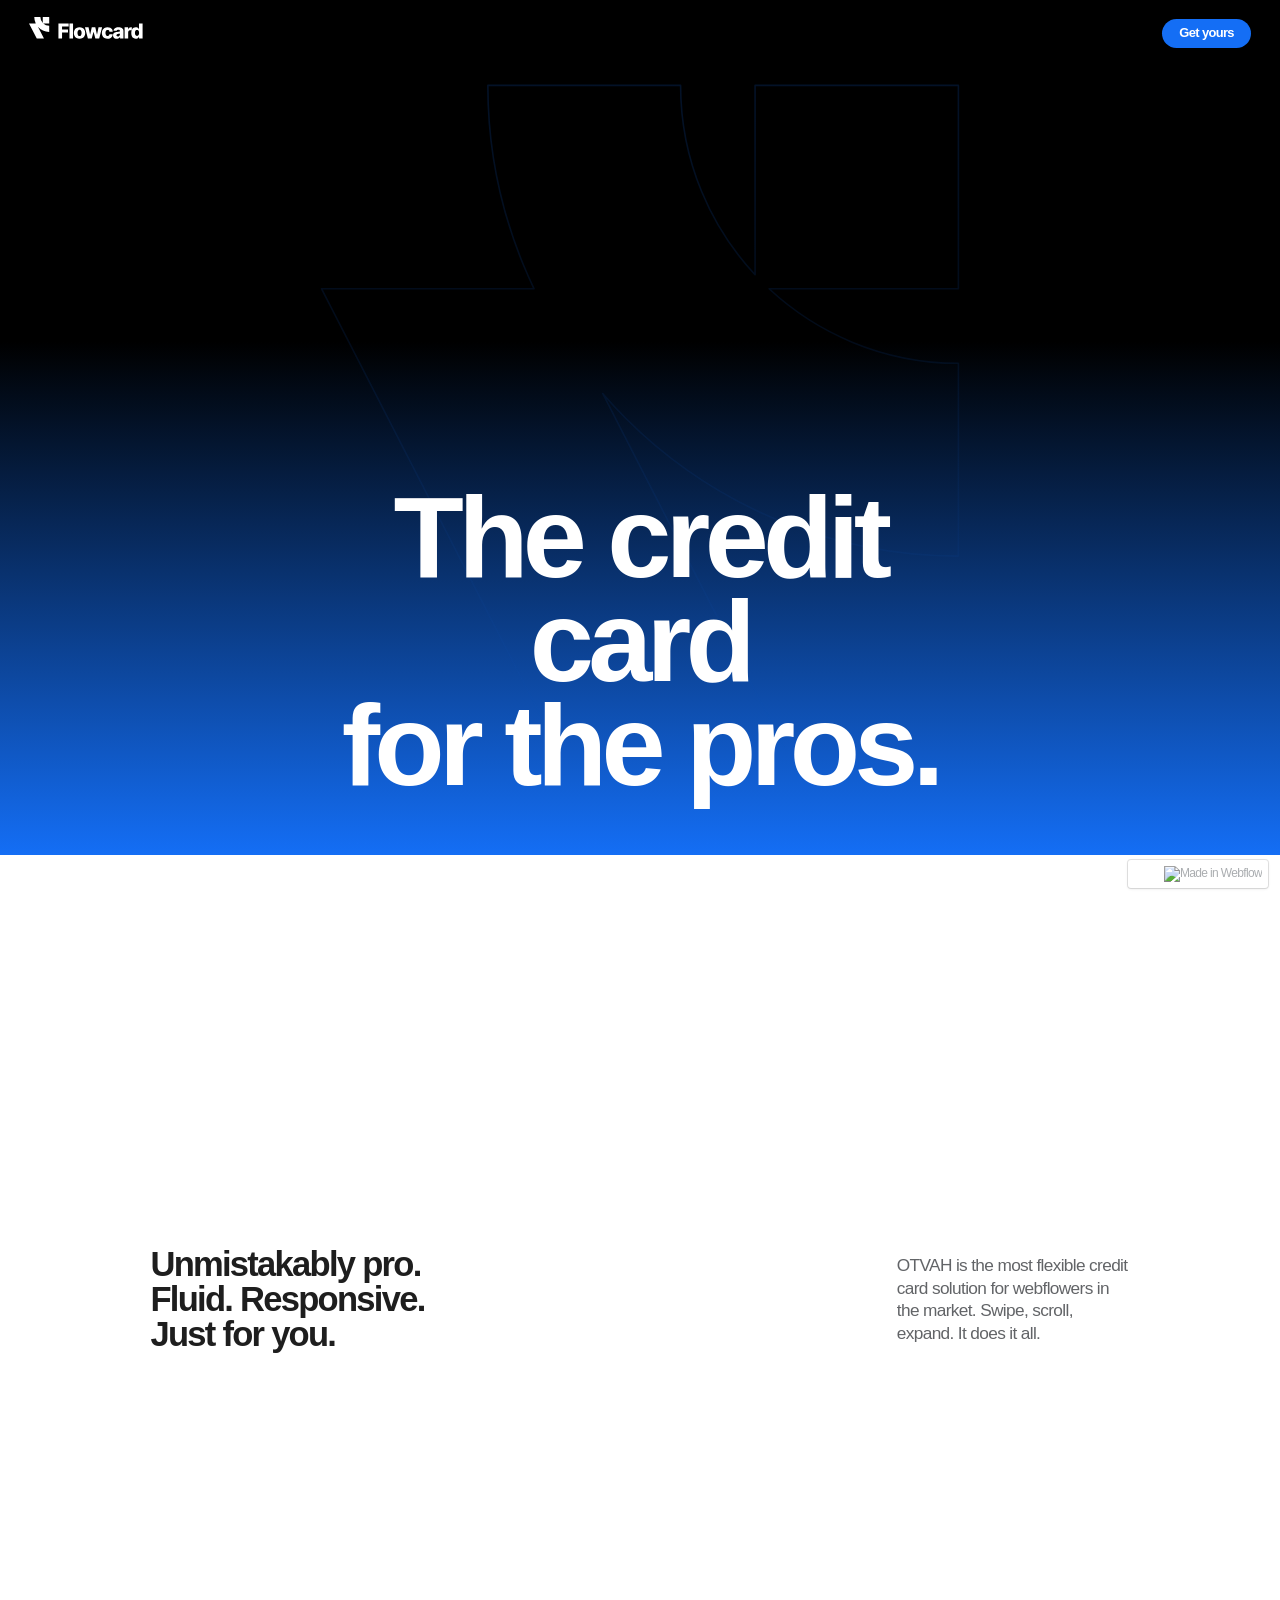
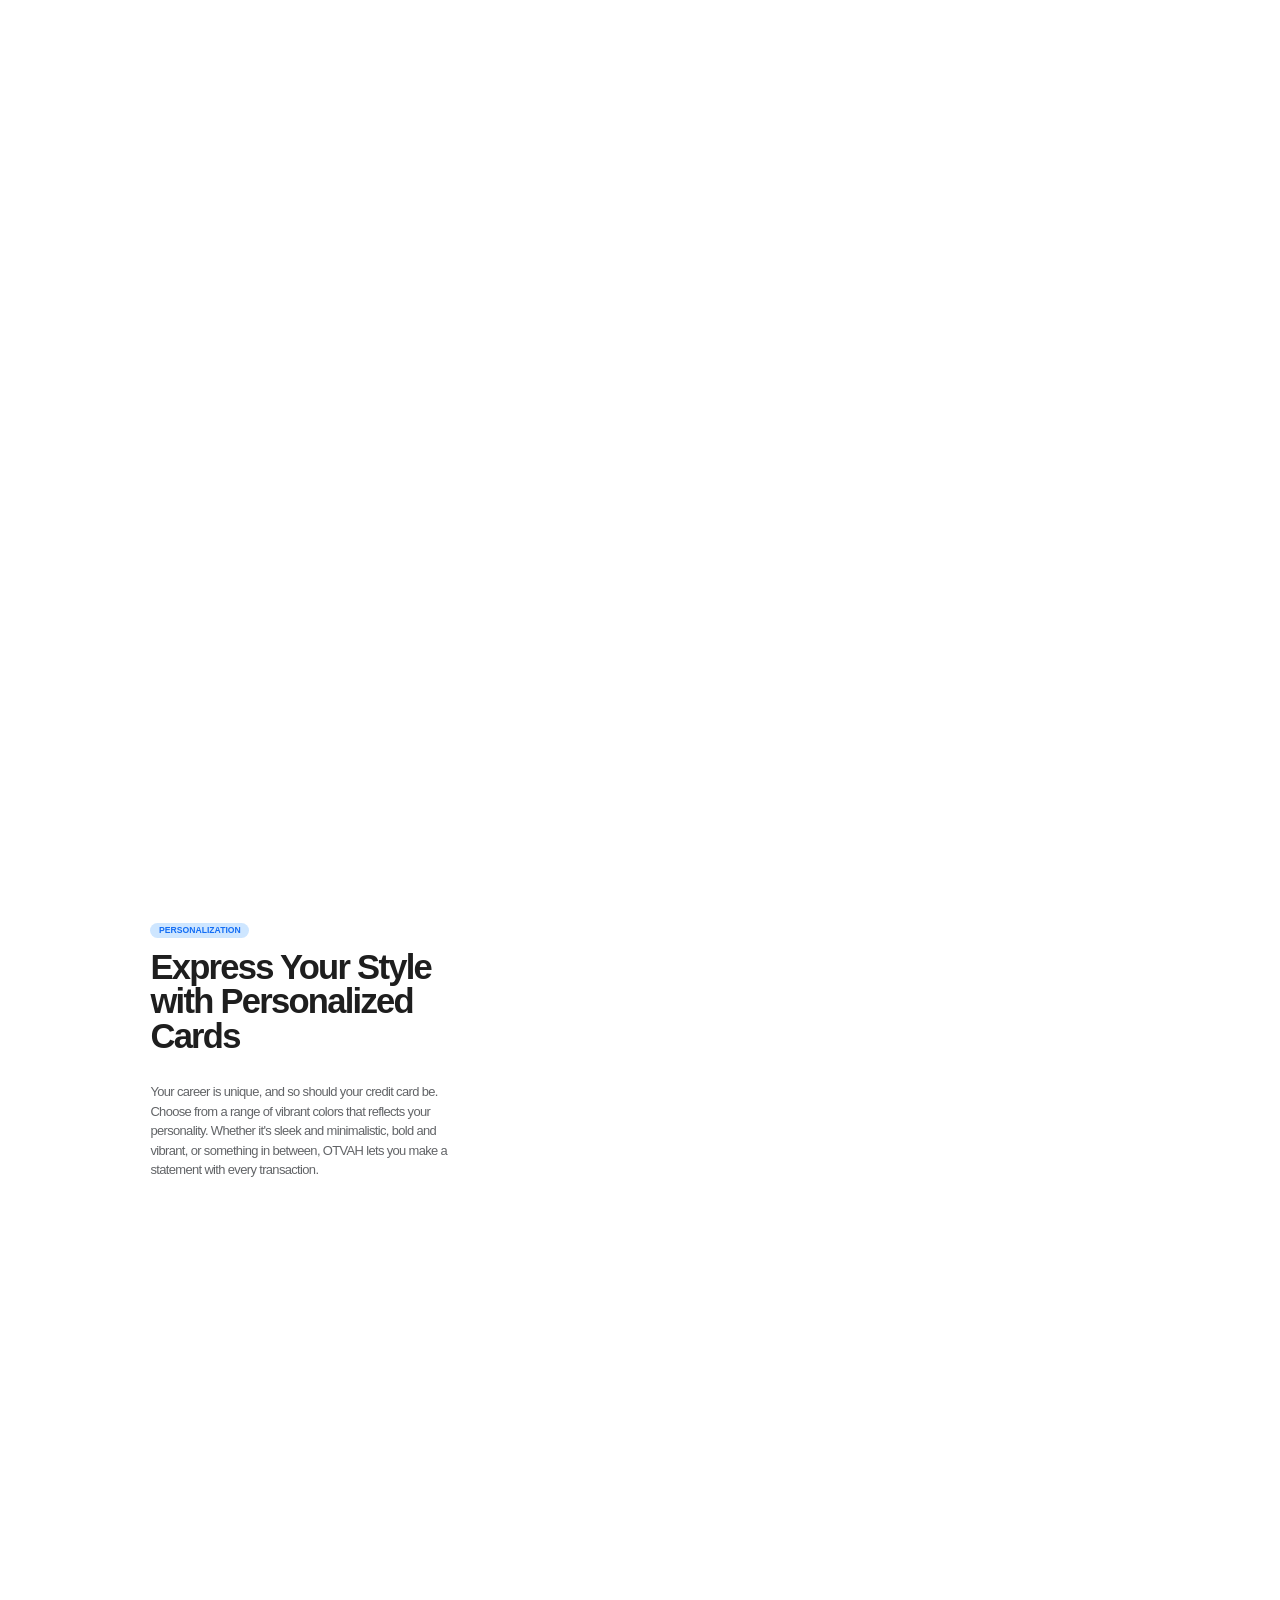
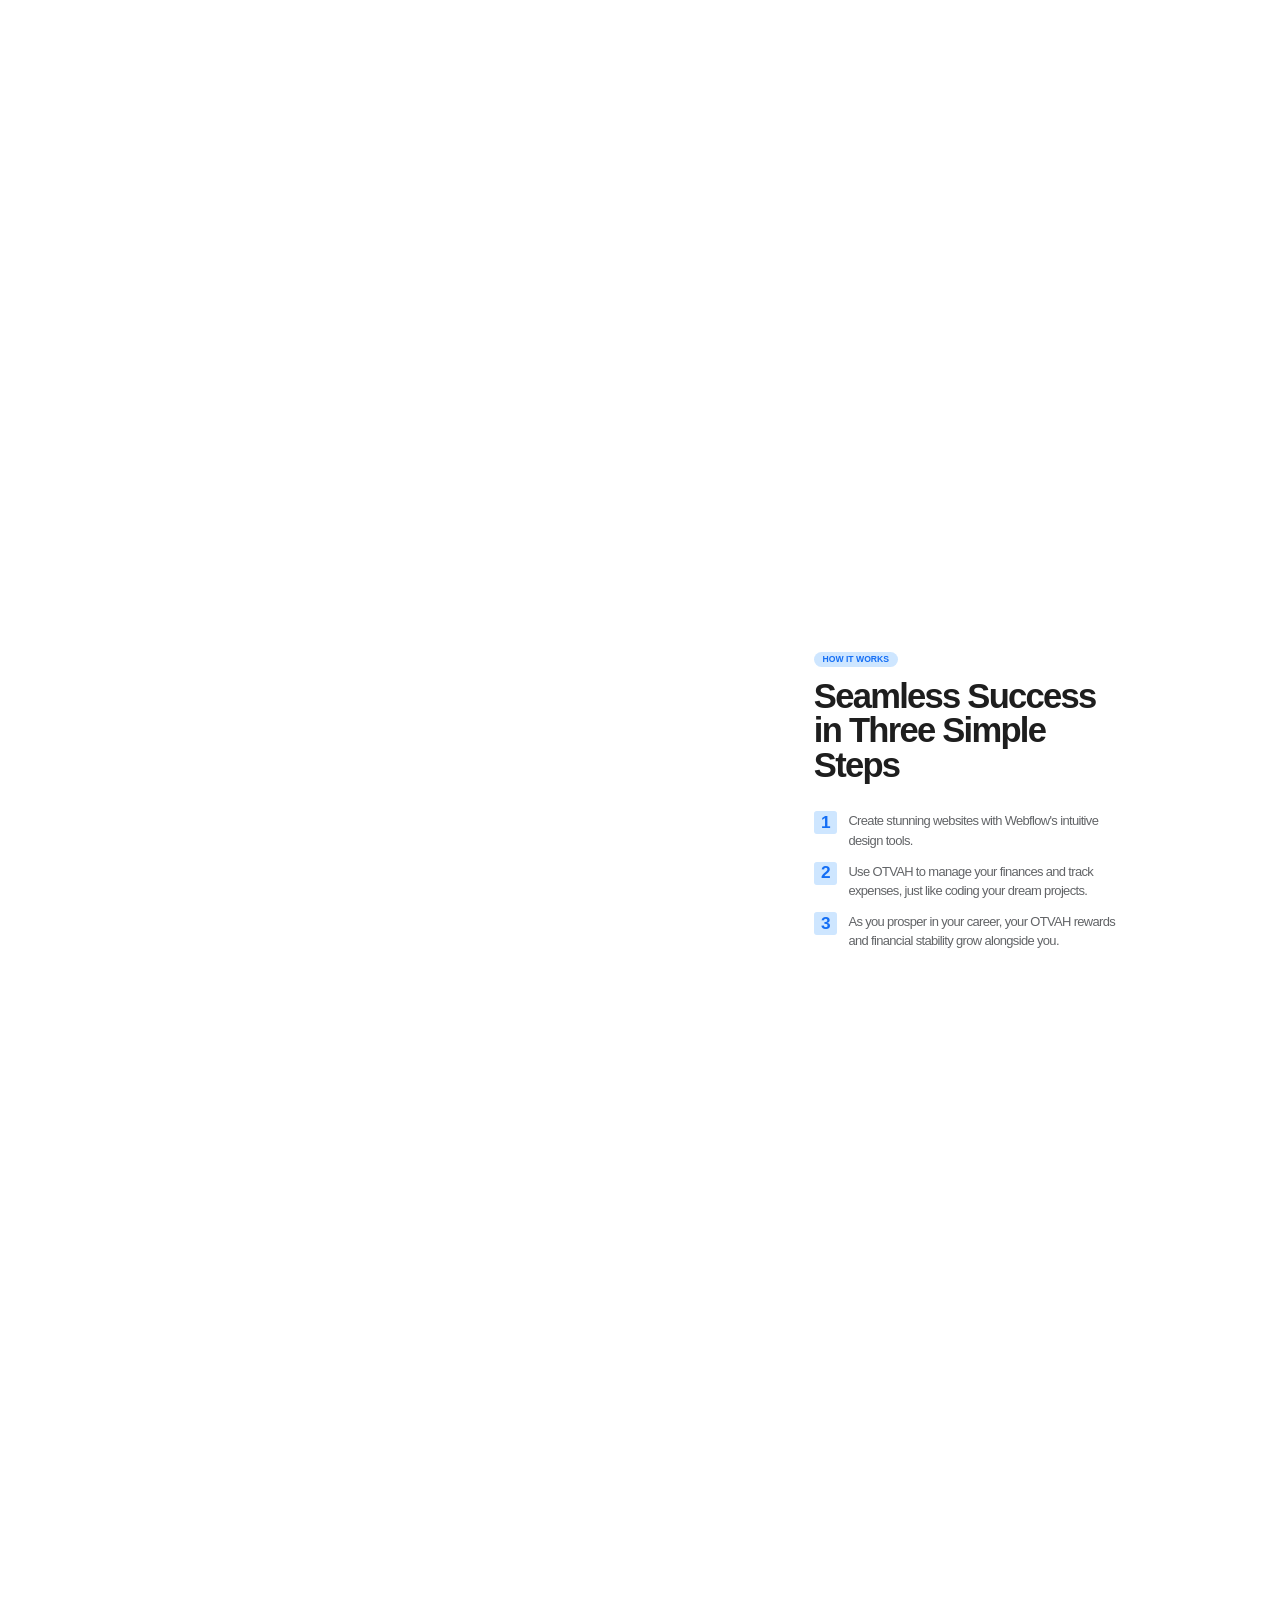
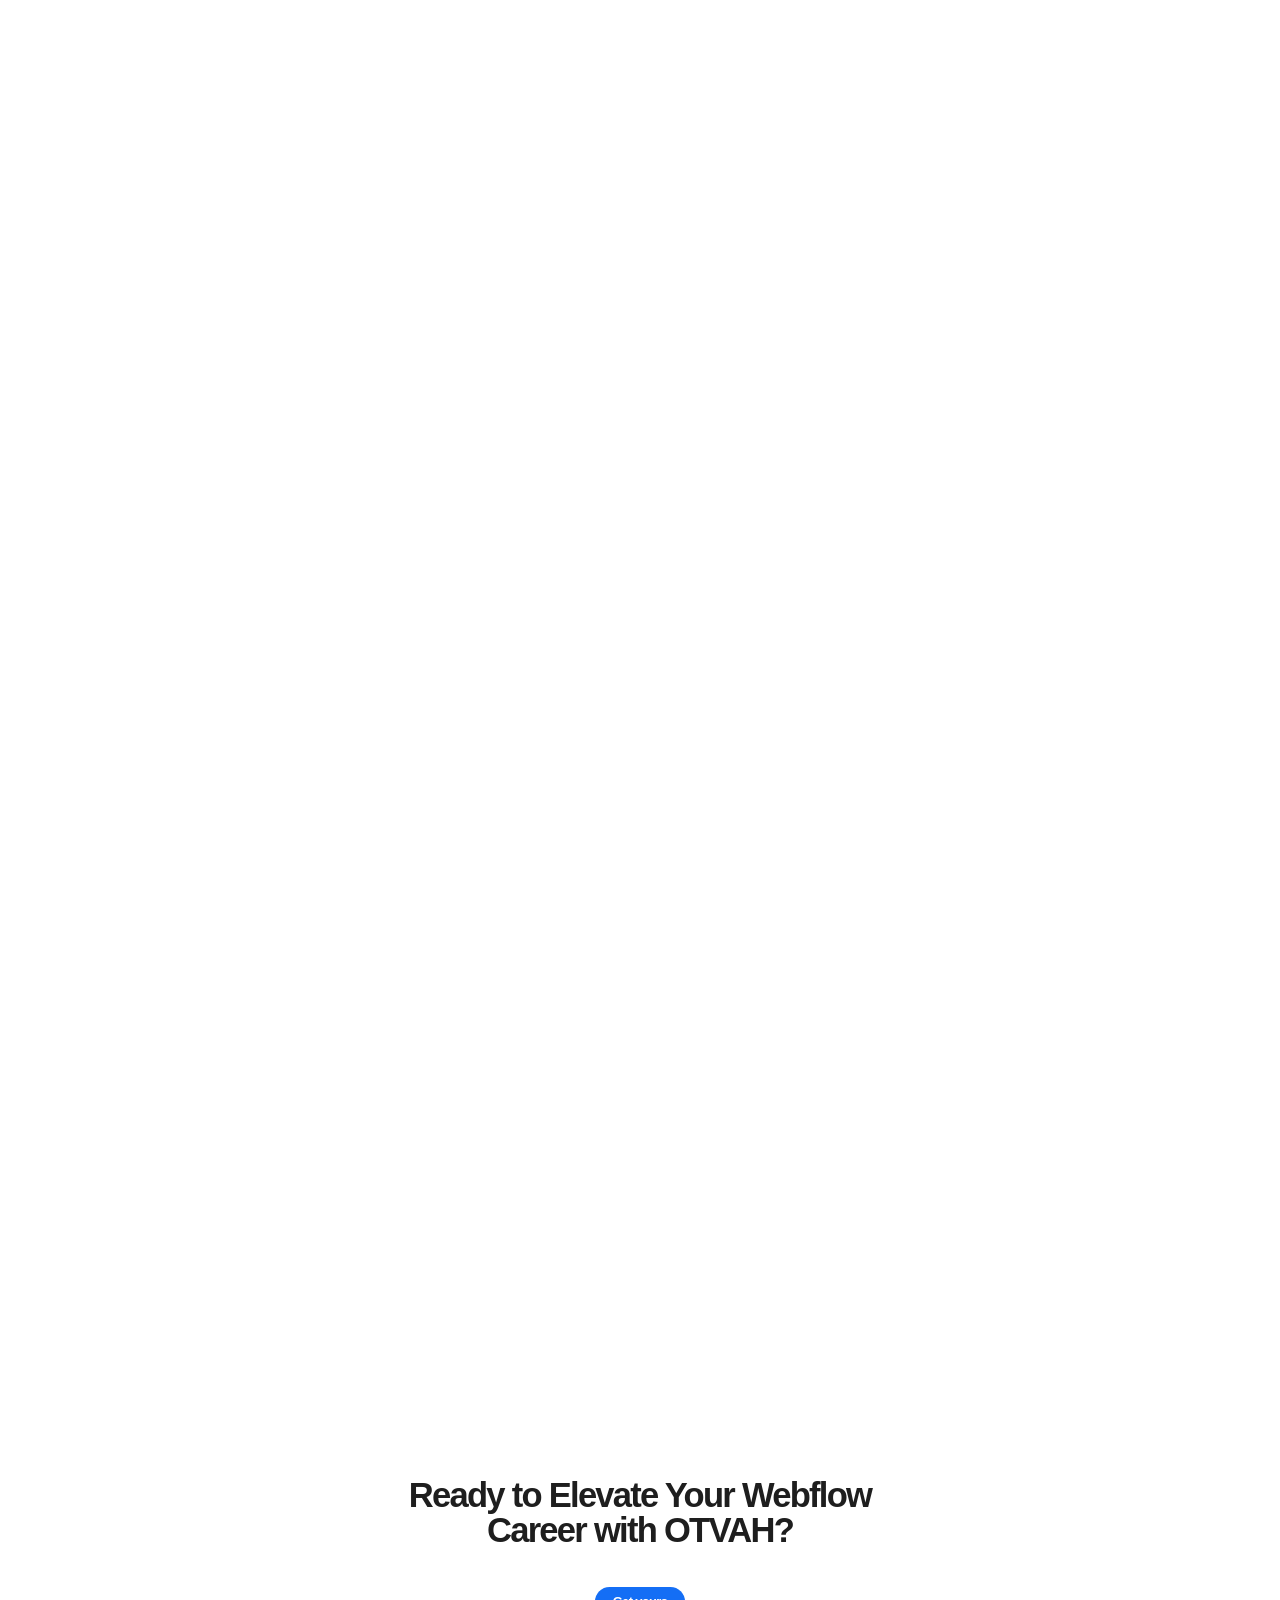
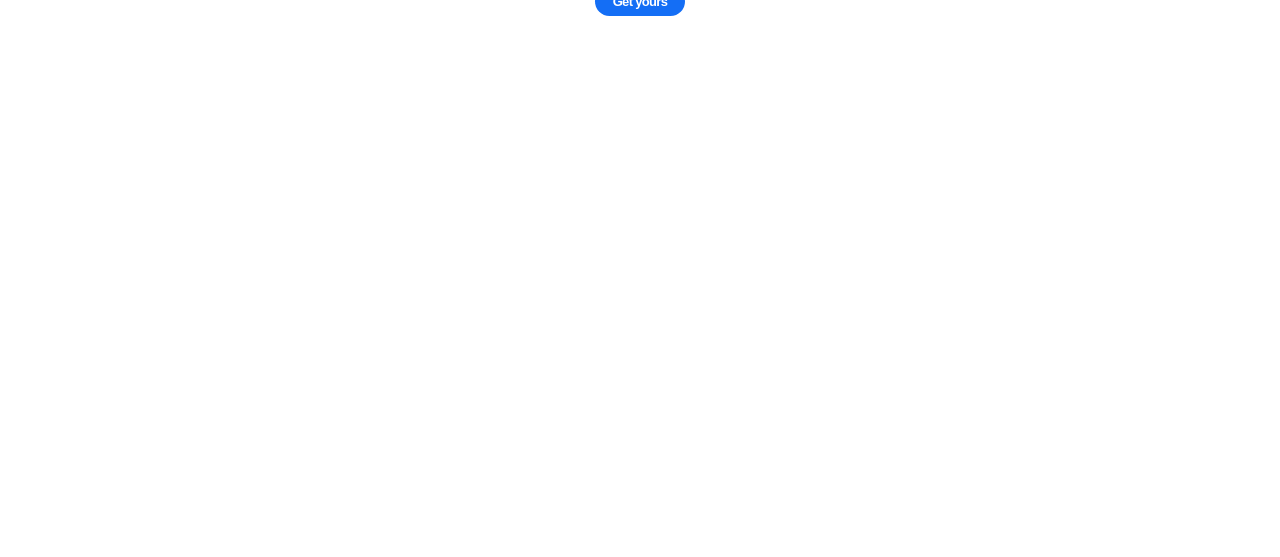
==== index.html @ df26279d "Add files via upload" ====
<!DOCTYPE html>
<html data-wf-page="6af5f346e0e77a82b5f9c8e5" data-wf-site="6af5f344e0e77a82b5f9c884" data-wf-status="1" lang="en">
<head>
  <meta charset="utf-8" />
  <title>FLAME's Dapper Site</title>
  <meta content="width=device-width, initial-scale=1" name="viewport" />

  <!-- Local Webflow CSS File -->
  <link href="flames-dapper-site-c1e043.webflow.shared.ce2f9136e.css" rel="stylesheet" type="text/css" />

  <!-- Required Local Webflow JS Trigger -->
  <script type="text/javascript">
    !function(o,c){var n=c.documentElement,t=" w-mod-";n.className+=t+"js",("ontouchstart"in o||o.DocumentTouch&&c instanceof DocumentTouch)&&(n.className+=t+"touch")}(window,document);
  </script>

  <!-- Local Favicons (if present in your folder) -->
  <link href="6af5f346e0e77a82b5f9c8ef_favicon.svg" rel="shortcut icon" type="image/x-icon" />
  <link href="6af5f346e0e77a82b5f9c8f0_webclip.svg" rel="apple-touch-icon" />

  <style>
    html.lenis {
      height: auto;
    }
    .lenis.lenis-smooth {
      scroll-behavior: auto;
    }
    .lenis.lenis-smooth [data-lenis-prevent] {
      overscroll-behavior: contain;
    }
    .lenis.lenis-stopped {
      overflow: hidden;
    }
    .lenis.lenis-scrolling iframe {
      pointer-events: none;
    }
  </style>
</head>
<body>
  <div class="w-embed">
    <style>
      .pointer-events-none {
        pointer-events: none;
      }
      .pointer-events-auto {
        pointer-events: auto;
      }
      html {
        font-size: 14px;
      }
      @media screen and (min-width: 768px) {
        html { font-size: 15px; }
      }
      @media screen and (min-width: 992px) {
        html { font-size: 0.9vw; }
      }
      .button-label {
        text-shadow: 0 2.5rem 0 currentColor;
      }
    </style>
  </div>

  <main class="page-wrapper">
    <header class="header">
      <div class="page-padding">
        <div class="header-inner">
          <a href="#" class="logo-header w-inline-block">
            <svg xmlns="http://www.w3.org/2000/svg" fill="none" viewBox="0 0 171 39" width="100%">
              <path fill="currentColor" d="M43.685 32V9.737h15.197v4.37h-9.816v4.565h8.849v4.381h-8.849V32h-5.381ZM65.377 9.737V32h-5.316V9.737h5.316Zm9.647 22.578c-1.753 0-3.26-.358-4.522-1.076a7.424 7.424 0 0 1-2.902-3.022c-.674-1.297-1.011-2.801-1.011-4.511 0-1.718.337-3.222 1.01-4.512a7.337 7.337 0 0 1 2.903-3.022c1.261-.725 2.769-1.087 4.522-1.087 1.754 0 3.258.362 4.512 1.087a7.248 7.248 0 0 1 2.902 3.022c.682 1.29 1.022 2.794 1.022 4.512 0 1.71-.34 3.214-1.022 4.51a7.333 7.333 0 0 1-2.902 3.023c-1.254.717-2.758 1.076-4.512 1.076Zm.033-4.011c.638 0 1.178-.196 1.62-.587.442-.391.779-.935 1.01-1.63.24-.697.36-1.5.36-2.414 0-.928-.12-1.74-.36-2.435-.231-.696-.568-1.24-1.01-1.63-.442-.392-.982-.588-1.62-.588-.66 0-1.218.196-1.674.587-.45.392-.794.935-1.033 1.63-.232.697-.348 1.508-.348 2.436 0 .913.116 1.718.348 2.413.24.696.584 1.24 1.033 1.63.457.392 1.015.588 1.674.588ZM87.414 32l-4.348-16.698h5.337L90.653 26h.142l2.413-10.697h5.207l2.479 10.621h.141l2.185-10.62h5.338L104.198 32h-5.685l-2.609-9.73h-.185L93.11 32h-5.696Zm29.182.315c-1.761 0-3.272-.362-4.533-1.087a7.354 7.354 0 0 1-2.892-3.022c-.674-1.297-1.011-2.797-1.011-4.5 0-1.71.337-3.211 1.011-4.501a7.413 7.413 0 0 1 2.903-3.033c1.261-.725 2.765-1.087 4.511-1.087 1.544 0 2.888.279 4.033.837 1.153.558 2.051 1.348 2.696 2.37.653 1.014.997 2.207 1.033 3.576h-4.968c-.101-.855-.391-1.525-.87-2.01-.471-.486-1.087-.73-1.848-.73-.616 0-1.156.175-1.619.523-.464.34-.827.848-1.088 1.522-.253.666-.38 1.493-.38 2.478 0 .986.127 1.82.38 2.5.261.675.624 1.185 1.088 1.533.463.34 1.003.511 1.619.511.493 0 .928-.105 1.305-.315.384-.21.699-.518.946-.924.246-.413.402-.913.467-1.5h4.968c-.051 1.377-.395 2.58-1.033 3.609-.63 1.029-1.518 1.83-2.663 2.402-1.138.566-2.489.848-4.055.848Zm13.648-.032c-1.065 0-2.011-.178-2.837-.533a4.418 4.418 0 0 1-1.946-1.63c-.471-.733-.707-1.65-.707-2.751 0-.928.163-1.71.489-2.348a4.184 4.184 0 0 1 1.348-1.555 6.344 6.344 0 0 1 1.979-.902c.746-.21 1.543-.351 2.391-.424.95-.087 1.714-.177 2.294-.272.58-.101 1-.242 1.261-.424a.914.914 0 0 0 .402-.793v-.055c0-.558-.192-.989-.576-1.293-.384-.305-.902-.457-1.554-.457-.703 0-1.269.152-1.696.457a2.01 2.01 0 0 0-.816 1.26l-4.902-.173a5.802 5.802 0 0 1 1.119-2.718c.609-.804 1.443-1.435 2.501-1.891 1.065-.464 2.344-.696 3.837-.696 1.065 0 2.047.127 2.946.38.899.247 1.681.61 2.348 1.087a4.91 4.91 0 0 1 1.544 1.74c.369.688.554 1.475.554 2.359V32h-5v-2.326h-.131a4.733 4.733 0 0 1-1.141 1.435 4.558 4.558 0 0 1-1.62.88c-.616.196-1.312.294-2.087.294Zm1.641-3.479a3.36 3.36 0 0 0 1.544-.348c.464-.232.833-.55 1.109-.956a2.53 2.53 0 0 0 .413-1.436v-1.587c-.152.08-.337.153-.554.218a9.733 9.733 0 0 1-.696.185c-.254.058-.515.108-.783.152-.268.043-.525.083-.772.12-.5.08-.927.202-1.282.369a2.03 2.03 0 0 0-.805.652 1.6 1.6 0 0 0-.272.935c0 .55.196.971.587 1.261.399.29.903.435 1.511.435ZM141.943 32V15.302h5.164v3.044h.174c.304-1.101.8-1.92 1.489-2.457.688-.543 1.489-.815 2.402-.815.247 0 .5.018.761.055.261.029.504.076.729.14v4.62a5.092 5.092 0 0 0-1-.206 8.88 8.88 0 0 0-1.087-.076c-.631 0-1.2.142-1.707.424-.5.276-.895.663-1.185 1.163-.283.493-.424 1.073-.424 1.74V32h-5.316Z"></path>
              <path fill="currentColor" d="M158.529 32.24c-1.232 0-2.352-.32-3.359-.958-1.008-.637-1.812-1.594-2.414-2.87-.601-1.275-.902-2.858-.902-4.75 0-1.964.312-3.58.935-4.848.623-1.269 1.438-2.207 2.446-2.816a6.248 6.248 0 0 1 3.272-.913c.877 0 1.627.152 2.25.457a4.643 4.643 0 0 1 1.544 1.152c.406.47.714.96.924 1.467h.109V9.737h5.315V32h-5.261v-2.707h-.163a5.232 5.232 0 0 1-.957 1.446 4.59 4.59 0 0 1-1.554 1.087c-.616.276-1.345.413-2.185.413Zm1.848-4.143c.645 0 1.196-.18 1.652-.543.457-.37.808-.888 1.055-1.555.246-.666.369-1.45.369-2.348 0-.913-.123-1.7-.369-2.359-.24-.66-.591-1.167-1.055-1.522-.456-.355-1.007-.532-1.652-.532-.66 0-1.218.18-1.674.543-.457.363-.805.873-1.044 1.533-.232.66-.348 1.439-.348 2.337 0 .899.12 1.682.359 2.348.239.667.583 1.185 1.033 1.555.456.362 1.014.543 1.674.543ZM30 22.17a22.164 22.164 0 0 1-16.76-7.659L22.218 32h-10.71L0 9.58h10.009A22.173 22.173 0 0 1 7.833 0h9.08a13.091 13.091 0 0 0 3.508 8.92V0H30v9.58h-8.918A13.086 13.086 0 0 0 30 13.09v9.08Z"></path>
            </svg>
          </a>
          <a data-w-id="0d23a0a7-355f-f8cc-3685-dbc47a757a10" href="#" class="button w-inline-block">
            <div style="-webkit-transform:translate3d(0, 0%, 0) scale3d(1, 1, 1) rotateX(0) rotateY(0) rotateZ(0) skew(0, 0);-moz-transform:translate3d(0, 0%, 0) scale3d(1, 1, 1) rotateX(0) rotateY(0) rotateZ(0) skew(0, 0);-ms-transform:translate3d(0, 0%, 0) scale3d(1, 1, 1) rotateX(0) rotateY(0) rotateZ(0) skew(0, 0);transform:translate3d(0, 0%, 0) scale3d(1, 1, 1) rotateX(0) rotateY(0) rotateZ(0) skew(0, 0)" class="button-label">Get yours</div>
            <div style="-webkit-transform:translate3d(0, 0, 0) scale3d(0, 0, 1) rotateX(0) rotateY(0) rotateZ(0) skew(0, 0);-moz-transform:translate3d(0, 0, 0) scale3d(0, 0, 1) rotateX(0) rotateY(0) rotateZ(0) skew(0, 0);-ms-transform:translate3d(0, 0, 0) scale3d(0, 0, 1) rotateX(0) rotateY(0) rotateZ(0) skew(0, 0);transform:translate3d(0, 0, 0) scale3d(0, 0, 1) rotateX(0) rotateY(0) rotateZ(0) skew(0, 0)" class="button-bg"></div>
          </a>
        </div>
      </div>
    </header>

    <div data-w-id="9e93c07c-22be-43db-0d98-a0f8cd47c513" class="page-content-wrapper">
      <div class="spline-wrapper">
        <!-- Local 3D Spline File -->
        <div data-wf-target="[[[&quot;6af5f346e0e77a82b5f9c8e5&quot;,&quot;d26c8bc8-ee59-82ef-6394-005bfd40f6f5&quot;],[]]]" class="spline pointer-events-none" data-w-id="d26c8bc8-ee59-82ef-6394-005bfd40f6f5" data-animation-type="spline" data-spline-url="scene.splinecode">
          <canvas></canvas>
        </div>

        <section data-w-id="e28a1e97-49b8-1ac3-12ba-644b7df2e09b" class="section-hero">
          <h1 class="headline-large no-margin">
            <span class="hero-headline-top">
              <strong data-w-id="03bc2f40-e481-bf6a-9ac1-2ad38cfdfcf0" style="-webkit-transform:translate3d(0, 110%, 0) scale3d(1, 1, 1) rotateX(0) rotateY(0) rotateZ(0) skew(0, 0);-moz-transform:translate3d(0, 110%, 0) scale3d(1, 1, 1) rotateX(0) rotateY(0) rotateZ(0) skew(0, 0);-ms-transform:translate3d(0, 110%, 0) scale3d(1, 1, 1) rotateX(0) rotateY(0) rotateZ(0) skew(0, 0);transform:translate3d(0, 110%, 0) scale3d(1, 1, 1) rotateX(0) rotateY(0) rotateZ(0) skew(0, 0)" class="hero-headline-top-inner">The credit card</strong>
            </span>
            <span class="hero-headline-bottom">
              <strong data-w-id="a38e4229-1cfe-dc43-4f1b-2a3fc0f63130" style="-webkit-transform:translate3d(0, 110%, 0) scale3d(1, 1, 1) rotateX(0) rotateY(0) rotateZ(0) skew(0, 0);-moz-transform:translate3d(0, 110%, 0) scale3d(1, 1, 1) rotateX(0) rotateY(0) rotateZ(0) skew(0, 0);-ms-transform:translate3d(0, 110%, 0) scale3d(1, 1, 1) rotateX(0) rotateY(0) rotateZ(0) skew(0, 0);transform:translate3d(0, 110%, 0) scale3d(1, 1, 1) rotateX(0) rotateY(0) rotateZ(0) skew(0, 0)" class="hero-headline-bottom-inner">for the pros.</strong>
            </span>
          </h1>
          <div class="logo-bg">
            <svg xmlns="http://www.w3.org/2000/svg" width="100%" viewBox="0 0 402 429" fill="none">
              <path d="M401 296.671C362.186 296.671 323.752 289.024 287.892 274.165C252.032 259.306 219.449 237.527 192.004 210.071C186.991 205.057 182.168 199.871 177.542 194.525L297.231 427.761L154.437 427.761L1 128.762L134.453 128.762C132.151 123.956 129.976 119.083 127.933 114.149C113.08 78.276 105.435 39.8281 105.435 1L226.499 1.00001C226.499 23.924 231.012 46.6236 239.782 67.8026C247.756 87.061 259.107 104.719 273.284 119.951V1.00001L401 1.00001V128.762H282.092C297.318 142.943 314.97 154.299 334.221 162.276C355.393 171.048 378.084 175.564 401 175.564V296.671Z" stroke="url(#paint0_linear_228_52)" stroke-linejoin="round"></path>
              <defs>
                <linearGradient id="paint0_linear_228_52" x1="201" y1="-5.66813" x2="201" y2="427.761" gradientUnits="userSpaceOnUse">
                  <stop stop-color="#146EF5" stop-opacity="0.33"></stop>
                  <stop offset="1" stop-color="#146EF5" stop-opacity="0"></stop>
                </linearGradient>
              </defs>
            </svg>
          </div>
        </section>

        <section class="section-intro">
          <div class="sticky-wrapper">
            <div class="page-padding">
              <div class="grid-12cols">
                <h2 id="w-node-_5ddaa221-9556-98a5-f048-d01ae8523b2f-b5f9c8e5" class="headline-medium">Unmistakably pro. Fluid. Responsive. Just for you.</h2>
                <p id="w-node-_5ddaa221-9556-98a5-f048-d01ae8523b33-b5f9c8e5" class="paragraph-medium">OTVAH is the most flexible credit card solution for webflowers in the market. Swipe, scroll, expand. It does it all.</p>
              </div>
            </div>
          </div>
        </section>

        <section data-w-id="52a5ee2f-d654-295c-50f6-93a4d6ab6883" class="section-personalization">
          <div class="sticky-wrapper">
            <div class="page-padding">
              <div class="grid-12cols">
                <div id="w-node-_52a5ee2f-d654-295c-50f6-93a4d6ab6886-b5f9c8e5">
                  <div class="headline-wrapper">
                    <div class="subtitle">Personalization</div>
                    <h2 class="headline-medium">Express Your Style with Personalized Cards</h2>
                  </div>
                  <p id="w-node-_52a5ee2f-d654-295c-50f6-93a4d6ab688b-b5f9c8e5">Your career is unique, and so should your credit card be. Choose from a range of vibrant colors that reflects your personality. Whether it's sleek and minimalistic, bold and vibrant, or something in between, OTVAH lets you make a statement with every transaction.</p>
                </div>
              </div>
            </div>
          </div>
        </section>

        <section data-w-id="4ba813b0-8bb7-3711-5d53-12bfda6fa308" class="section-how-it-works">
          <div class="sticky-wrapper">
            <div class="page-padding">
              <div class="grid-12cols full-height-mobile">
                <div id="w-node-f88b79b8-c918-1d48-79a4-53f073c6a8b7-b5f9c8e5" class="app-screens-wrapper">
                  <img src="6af5f346e0e77a82b5f9c8ec_bank-screen-01.svg" loading="lazy" alt="" class="card-ui-img _01" />
                  <img src="6af5f346e0e77a82b5f9c8eb_bank-screen-02.svg" loading="lazy" alt="" class="card-ui-img _02" />
                  <img src="6af5f346e0e77a82b5f9c8ed_bank-screen-03.svg" loading="lazy" alt="" class="card-ui-img _03" />
                </div>
                <div id="w-node-_5767a088-5a4d-7819-02f6-3edc4e3219d8-b5f9c8e5">
                  <div class="headline-wrapper">
                    <div class="subtitle">How it works</div>
                    <h2 class="headline-medium"><strong>Seamless Success in Three Simple Steps</strong></h2>
                  </div>
                  <ul role="list" class="numbers-list">
                    <li class="numbers-list-item">
                      <div class="numbers-list-number-wrapper"><div class="numbers-list-number">1</div></div>
                      <p class="no-margin">Create stunning websites with Webflow's intuitive design tools.</p>
                    </li>
                    <li class="numbers-list-item">
                      <div class="numbers-list-number-wrapper"><div class="numbers-list-number">2</div></div>
                      <p class="no-margin">Use OTVAH to manage your finances and track expenses, just like coding your dream projects.</p>
                    </li>
                    <li class="numbers-list-item">
                      <div class="numbers-list-number-wrapper"><div class="numbers-list-number">3</div></div>
                      <p class="no-margin">As you prosper in your career, your OTVAH rewards and financial stability grow alongside you.</p>
                    </li>
                  </ul>
                </div>
              </div>
            </div>
          </div>
        </section>

        <section data-w-id="534f6858-4a1c-71c2-6a30-5387302d5d5a" class="section-cta-spacer"></section>
      </div>

      <section class="section-cta">
        <div class="page-padding">
          <div class="grid-12cols">
            <div id="w-node-_02ac3a68-c5da-70d2-f3ed-e692e9bb9e23-b5f9c8e5" class="align-center">
              <div class="headline-wrapper">
                <h2 class="headline-medium">Ready to Elevate Your Webflow Career with OTVAH?</h2>
              </div>
              <a data-w-id="5008c6a5-18c3-c08e-ab97-a7ca88766f07" href="#" class="button w-inline-block">
                <div style="-webkit-transform:translate3d(0, 0%, 0) scale3d(1, 1, 1) rotateX(0) rotateY(0) rotateZ(0) skew(0, 0);-moz-transform:translate3d(0, 0%, 0) scale3d(1, 1, 1) rotateX(0) rotateY(0) rotateZ(0) skew(0, 0);-ms-transform:translate3d(0, 0%, 0) scale3d(1, 1, 1) rotateX(0) rotateY(0) rotateZ(0) skew(0, 0);transform:translate3d(0, 0%, 0) scale3d(1, 1, 1) rotateX(0) rotateY(0) rotateZ(0) skew(0, 0)" class="button-label">Get yours</div>
                <div style="-webkit-transform:translate3d(0, 0, 0) scale3d(0, 0, 1) rotateX(0) rotateY(0) rotateZ(0) skew(0, 0);-moz-transform:translate3d(0, 0, 0) scale3d(0, 0, 1) rotateX(0) rotateY(0) rotateZ(0) skew(0, 0);-ms-transform:translate3d(0, 0, 0) scale3d(0, 0, 1) rotateX(0) rotateY(0) rotateZ(0) skew(0, 0);transform:translate3d(0, 0, 0) scale3d(0, 0, 1) rotateX(0) rotateY(0) rotateZ(0) skew(0, 0)" class="button-bg"></div>
              </a>
            </div>
          </div>
        </div>
      </section>
    </div>

    <footer class="footer">
      <div class="page-padding">
        <div class="container footer-reveal">
          <a href="#" class="logo-footer w-inline-block">
            <svg xmlns="http://www.w3.org/2000/svg" fill="none" viewBox="0 0 171 39" width="100%">
              <path fill="currentColor" d="M43.685 32V9.737h15.197v4.37h-9.816v4.565h8.849v4.381h-8.849V32h-5.381ZM65.377 9.737V32h-5.316V9.737h5.316Zm9.647 22.578c-1.753 0-3.26-.358-4.522-1.076a7.424 7.424 0 0 1-2.902-3.022c-.674-1.297-1.011-2.801-1.011-4.511 0-1.718.337-3.222 1.01-4.512a7.337 7.337 0 0 1 2.903-3.022c1.261-.725 2.769-1.087 4.522-1.087 1.754 0 3.258.362 4.512 1.087a7.248 7.248 0 0 1 2.902 3.022c.682 1.29 1.022 2.794 1.022 4.512 0 1.71-.34 3.214-1.022 4.51a7.333 7.333 0 0 1-2.902 3.023c-1.254.717-2.758 1.076-4.512 1.076Zm.033-4.011c.638 0 1.178-.196 1.62-.587.442-.391.779-.935 1.01-1.63.24-.697.36-1.5.36-2.414 0-.928-.12-1.74-.36-2.435-.231-.696-.568-1.24-1.01-1.63-.442-.392-.982-.588-1.62-.588-.66 0-1.218.196-1.674.587-.45.392-.794.935-1.033 1.63-.232.697-.348 1.508-.348 2.436 0 .913.116 1.718.348 2.413.24.696.584 1.24 1.033 1.63.457.392 1.015.588 1.674.588ZM87.414 32l-4.348-16.698h5.337L90.653 26h.142l2.413-10.697h5.207l2.479 10.621h.141l2.185-10.62h5.338L104.198 32h-5.685l-2.609-9.73h-.185L93.11 32h-5.696Zm29.182.315c-1.761 0-3.272-.362-4.533-1.087a7.354 7.354 0 0 1-2.892-3.022c-.674-1.297-1.011-2.797-1.011-4.5 0-1.71.337-3.211 1.011-4.501a7.413 7.413 0 0 1 2.903-3.033c1.261-.725 2.765-1.087 4.511-1.087 1.544 0 2.888.279 4.033.837 1.153.558 2.051 1.348 2.696 2.37.653 1.014.997 2.207 1.033 3.576h-4.968c-.101-.855-.391-1.525-.87-2.01-.471-.486-1.087-.73-1.848-.73-.616 0-1.156.175-1.619.523-.464.34-.827.848-1.088 1.522-.253.666-.38 1.493-.38 2.478 0 .986.127 1.82.38 2.5.261.675.624 1.185 1.088 1.533.463.34 1.003.511 1.619.511.493 0 .928-.105 1.305-.315.384-.21.699-.518.946-.924.246-.413.402-.913.467-1.5h4.968c-.051 1.377-.395 2.58-1.033 3.609-.63 1.029-1.518 1.83-2.663 2.402-1.138.566-2.489.848-4.055.848Zm13.648-.032c-1.065 0-2.011-.178-2.837-.533a4.418 4.418 0 0 1-1.946-1.63c-.471-.733-.707-1.65-.707-2.751 0-.928.163-1.71.489-2.348a4.184 4.184 0 0 1 1.348-1.555 6.344 6.344 0 0 1 1.979-.902c.746-.21 1.543-.351 2.391-.424.95-.087 1.714-.177 2.294-.272.58-.101 1-.242 1.261-.424a.914.914 0 0 0 .402-.793v-.055c0-.558-.192-.989-.576-1.293-.384-.305-.902-.457-1.554-.457-.703 0-1.269.152-1.696.457a2.01 2.01 0 0 0-.816 1.26l-4.902-.173a5.802 5.802 0 0 1 1.119-2.718c.609-.804 1.443-1.435 2.501-1.891 1.065-.464 2.344-.696 3.837-.696 1.065 0 2.047.127 2.946.38.899.247 1.681.61 2.348 1.087a4.91 4.91 0 0 1 1.544 1.74c.369.688.554 1.475.554 2.359V32h-5v-2.326h-.131a4.733 4.733 0 0 1-1.141 1.435 4.558 4.558 0 0 1-1.62.88c-.616.196-1.312.294-2.087.294Zm1.641-3.479a3.36 3.36 0 0 0 1.544-.348c.464-.232.833-.55 1.109-.956a2.53 2.53 0 0 0 .413-1.436v-1.587c-.152.08-.337.153-.554.218a9.733 9.733 0 0 1-.696.185c-.254.058-.515.108-.783.152-.268.043-.525.083-.772.12-.5.08-.927.202-1.282.369a2.03 2.03 0 0 0-.805.652 1.6 1.6 0 0 0-.272.935c0 .55.196.971.587 1.261.399.29.903.435 1.511.435ZM141.943 32V15.302h5.164v3.044h.174c.304-1.101.8-1.92 1.489-2.457.688-.543 1.489-.815 2.402-.815.247 0 .5.018.761.055.261.029.504.076.729.14v4.62a5.092 5.092 0 0 0-1-.206 8.88 8.88 0 0 0-1.087-.076c-.631 0-1.2.142-1.707.424-.5.276-.895.663-1.185 1.163-.283.493-.424 1.073-.424 1.74V32h-5.316Z"></path>
              <path fill="currentColor" d="M158.529 32.24c-1.232 0-2.352-.32-3.359-.958-1.008-.637-1.812-1.594-2.414-2.87-.601-1.275-.902-2.858-.902-4.75 0-1.964.312-3.58.935-4.848.623-1.269 1.438-2.207 2.446-2.816a6.248 6.248 0 0 1 3.272-.913c.877 0 1.627.152 2.25.457a4.643 4.643 0 0 1 1.544 1.152c.406.47.714.96.924 1.467h.109V9.737h5.315V32h-5.261v-2.707h-.163a5.232 5.232 0 0 1-.957 1.446 4.59 4.59 0 0 1-1.554 1.087c-.616.276-1.345.413-2.185.413Zm1.848-4.143c.645 0 1.196-.18 1.652-.543.457-.37.808-.888 1.055-1.555.246-.666.369-1.45.369-2.348 0-.913-.123-1.7-.369-2.359-.24-.66-.591-1.167-1.055-1.522-.456-.355-1.007-.532-1.652-.532-.66 0-1.218.18-1.674.543-.457.363-.805.873-1.044 1.533-.232.66-.348 1.439-.348 2.337 0 .899.12 1.682.359 2.348.239.667.583 1.185 1.033 1.555.456.362 1.014.543 1.674.543ZM30 22.17a22.164 22.164 0 0 1-16.76-7.659L22.218 32h-10.71L0 9.58h10.009A22.173 22.173 0 0 1 7.833 0h9.08a13.091 13.091 0 0 0 3.508 8.92V0H30v9.58h-8.918A13.086 13.086 0 0 0 30 13.09v9.08Z"></path>
            </svg>
          </a>
          <div class="disclaimer w-richtext">
            <p>© 2023 OTVAH. All rights reserved. OTVAH is a fictitious brand and product created for demonstration purposes only. The content on this website, including text, images, and other material, is provided for informational and illustrative purposes.The information provided on this website is not intended as financial or legal advice.</p>
            <p>OTVAH, its creators, and this website do not provide financial, legal, or professional services. Any use of the term "OTVAH" on this website refers to a fictional product and not an actual financial institution.</p>
            <p>OTVAH is not affiliated with any real financial institution or company. Any resemblance to real products or services is purely coincidental.</p>
            <p>The OTVAH website may include links to external websites or resources, which are provided for convenience and informational purposes. OTVAH is not responsible for the content or accuracy of these external websites. Users are encouraged to exercise caution and discretion when visiting external links.</p>
            <p>OTVAH is not responsible for any actions or decisions made by users based on the information provided on this website. Users should consult with financial professionals or legal advisors for personalized financial advice.By using this website, you agree to these terms and conditions. If you have any questions or concerns, please contact us at info@OTVAH.com.</p>
          </div>
          <div class="sub-footer">
            <div>©2026 • OTVAH Inc • All rights reserved</div>
            <div class="sub-footer-links">
              <a id="w-node-fc6a9ced-b097-b778-c764-6adb0d5b8a1a-b5f9c8e5" href="#" class="sub-footer-link">Terms &amp; Conditions</a>
              <a id="w-node-_85ab578b-af86-bcb4-15ad-af0cd42e0f74-b5f9c8e5" href="#" class="sub-footer-link">Privacy Policy</a>
            </div>
          </div>
        </div>
      </div>
      <div class="logo-bg">
        <svg xmlns="http://www.w3.org/2000/svg" width="100%" viewBox="0 0 402 429" fill="none">
          <path d="M401 296.671C362.186 296.671 323.752 289.024 287.892 274.165C252.032 259.306 219.449 237.527 192.004 210.071C186.991 205.057 182.168 199.871 177.542 194.525L297.231 427.761L154.437 427.761L1 128.762L134.453 128.762C132.151 123.956 129.976 119.083 127.933 114.149C113.08 78.276 105.435 39.8281 105.435 1L226.499 1.00001C226.499 23.924 231.012 46.6236 239.782 67.8026C247.756 87.061 259.107 104.719 273.284 119.951V1.00001L401 1.00001V128.762H282.092C297.318 142.943 314.97 154.299 334.221 162.276C355.393 171.048 378.084 175.564 401 175.564V296.671Z" stroke="url(#paint0_linear_228_52)" stroke-linejoin="round"></path>
          <defs>
            <linearGradient id="paint0_linear_228_52" x1="201" y1="-5.66813" x2="201" y2="427.761" gradientUnits="userSpaceOnUse">
              <stop stop-color="#146EF5" stop-opacity="0.33"></stop>
              <stop offset="1" stop-color="#146EF5" stop-opacity="0"></stop>
            </linearGradient>
          </defs>
        </svg>
      </div>
    </footer>
  </main>

  <!-- ================= CONNECTED LOCAL JS FILES ================= -->
  <script src="jquery-3.5.1.min.dc5e7f18c8.js" type="text/javascript"></script>
  <script src="webflow.schunk.a3140c51201be139.js" type="text/javascript"></script>
  <script src="webflow.7848b7c6.5015e8793cfc2316.js" type="text/javascript"></script>
  <script src="gsap.min.js" type="text/javascript"></script>
  <script src="ScrollTrigger.min.js" type="text/javascript"></script>
  <script src="lenis.min.js" type="text/javascript"></script>

  <script>
    window.addEventListener("DOMContentLoaded", (event) => {
      const lenis = new Lenis({ resize: true });

      function raf(time) {
        lenis.raf(time);
        requestAnimationFrame(raf);
      }

      const scrollButtons = document.querySelectorAll('[data-target]');

      scrollButtons.forEach(button => {
        button.addEventListener('click', e => {
          e.preventDefault();

          var target = button.dataset.target,
              $el = document.getElementById(target.replace('#', ''));

          lenis.scrollTo($el, {
            offset: 0,
            immediate: false,
            duration: 1,
            easing: (x) => (x < 0.5 ? 4 * x * x * x : 1 - Math.pow(-2 * x + 2, 3) / 2),
          });
        });
      });

      requestAnimationFrame(raf);
    });
  </script>
</body>
</html>
---- flames-dapper-site-c1e043.webflow.shared.ce2f9136e.css ----
html {
  -webkit-text-size-adjust: 100%;
  -ms-text-size-adjust: 100%;
  font-family: sans-serif;
}

body {
  margin: 0;
}

article, aside, details, figcaption, figure, footer, header, hgroup, main, menu, nav, section, summary {
  display: block;
}

audio, canvas, progress, video {
  vertical-align: baseline;
  display: inline-block;
}

audio:not([controls]) {
  height: 0;
  display: none;
}

[hidden], template {
  display: none;
}

a {
  background-color: #0000;
}

a:active, a:hover {
  outline: 0;
}

abbr[title] {
  border-bottom: 1px dotted;
}

b, strong {
  font-weight: bold;
}

dfn {
  font-style: italic;
}

h1 {
  margin: .67em 0;
  font-size: 2em;
}

mark {
  color: #000;
  background: #ff0;
}

small {
  font-size: 80%;
}

sub, sup {
  vertical-align: baseline;
  font-size: 75%;
  line-height: 0;
  position: relative;
}

sup {
  top: -.5em;
}

sub {
  bottom: -.25em;
}

img {
  border: 0;
}

svg:not(:root) {
  overflow: hidden;
}

hr {
  box-sizing: content-box;
  height: 0;
}

pre {
  overflow: auto;
}

code, kbd, pre, samp {
  font-family: monospace;
  font-size: 1em;
}

button, input, optgroup, select, textarea {
  color: inherit;
  font: inherit;
  margin: 0;
}

button {
  overflow: visible;
}

button, select {
  text-transform: none;
}

button, html input[type="button"], input[type="reset"] {
  -webkit-appearance: button;
  cursor: pointer;
}

button[disabled], html input[disabled] {
  cursor: default;
}

button::-moz-focus-inner, input::-moz-focus-inner {
  border: 0;
  padding: 0;
}

input {
  line-height: normal;
}

input[type="checkbox"], input[type="radio"] {
  box-sizing: border-box;
  padding: 0;
}

input[type="number"]::-webkit-inner-spin-button, input[type="number"]::-webkit-outer-spin-button {
  height: auto;
}

input[type="search"] {
  -webkit-appearance: none;
}

input[type="search"]::-webkit-search-cancel-button, input[type="search"]::-webkit-search-decoration {
  -webkit-appearance: none;
}

legend {
  border: 0;
  padding: 0;
}

textarea {
  overflow: auto;
}

optgroup {
  font-weight: bold;
}

table {
  border-collapse: collapse;
  border-spacing: 0;
}

td, th {
  padding: 0;
}

@font-face {
  font-family: webflow-icons;
  src: url("[data-uri]") format("truetype");
  font-weight: normal;
  font-style: normal;
}

[class^="w-icon-"], [class*=" w-icon-"] {
  speak: none;
  font-variant: normal;
  text-transform: none;
  -webkit-font-smoothing: antialiased;
  -moz-osx-font-smoothing: grayscale;
  font-style: normal;
  font-weight: normal;
  line-height: 1;
  font-family: webflow-icons !important;
}

.w-icon-slider-right:before {
  content: "";
}

.w-icon-slider-left:before {
  content: "";
}

.w-icon-nav-menu:before {
  content: "";
}

.w-icon-arrow-down:before, .w-icon-dropdown-toggle:before {
  content: "";
}

.w-icon-file-upload-remove:before {
  content: "";
}

.w-icon-file-upload-icon:before {
  content: "";
}

* {
  box-sizing: border-box;
}

html {
  height: 100%;
}

body {
  color: #333;
  background-color: #fff;
  min-height: 100%;
  margin: 0;
  font-family: Arial, sans-serif;
  font-size: 14px;
  line-height: 20px;
}

img {
  vertical-align: middle;
  max-width: 100%;
  display: inline-block;
}

html.w-mod-touch * {
  background-attachment: scroll !important;
}

.w-block {
  display: block;
}

.w-inline-block {
  max-width: 100%;
  display: inline-block;
}

.w-clearfix:before, .w-clearfix:after {
  content: " ";
  grid-area: 1 / 1 / 2 / 2;
  display: table;
}

.w-clearfix:after {
  clear: both;
}

.w-hidden {
  display: none;
}

.w-button {
  color: #fff;
  line-height: inherit;
  cursor: pointer;
  background-color: #3898ec;
  border: 0;
  border-radius: 0;
  padding: 9px 15px;
  text-decoration: none;
  display: inline-block;
}

input.w-button {
  -webkit-appearance: button;
}

:where(button.w-popover-trigger), :where(button.w-modal-trigger) {
  color: inherit;
  cursor: pointer;
  font: inherit;
  line-height: inherit;
  text-align: inherit;
  -webkit-text-decoration: inherit;
  text-decoration: inherit;
  background-color: #0000;
  border: 0;
  margin: 0;
  padding: 0;
}

:where(.w-popover) {
  position-anchor: auto;
  position-area: top;
}

:where(.w-popover[data-w-popover-backdrop-animated], .w-modal[data-w-popover-backdrop-animated])::backdrop {
  animation: var(--w-backdrop-animation, none);
}

:where(.w-popover, .w-modal) {
  --w-backdrop-animation: initial;
}

.w-popover-mask {
  opacity: 0 !important;
  clip-path: none !important;
  pointer-events: auto !important;
  border: 0 !important;
  width: auto !important;
  max-width: none !important;
  height: auto !important;
  max-height: none !important;
  margin: 0 !important;
  padding: 0 !important;
  position: fixed !important;
  inset: 0 !important;
  transform: none !important;
}

.w-popover-mask[popover] {
  translate: none !important;
  rotate: none !important;
  scale: none !important;
}

.w-popover-mask::backdrop {
  display: none !important;
}

.w-popover-mask:not(:popover-open) {
  display: none !important;
}

@supports not selector(:popover-open) {
  .w-popover-mask {
    display: none !important;
  }
}

.w-popover[popover]:not(:popover-open) {
  display: none;
}

.w-modal:not([open]):not([popover]) {
  display: none;
}

.w-modal[popover]:not(:popover-open) {
  display: none;
}

:where(.w-modal[data-w-modal-lock-scroll]) {
  overscroll-behavior: contain;
}

html[data-w-dynpage] [data-w-cloak] {
  color: #0000 !important;
}

.w-code-block {
  margin: unset;
}

pre.w-code-block code {
  all: inherit;
}

pre.w-code-block code > span {
  display: block !important;
}

.w-optimization {
  display: contents;
}

.w-webflow-badge, .w-webflow-badge > img {
  box-sizing: unset;
  width: unset;
  height: unset;
  max-height: unset;
  max-width: unset;
  min-height: unset;
  min-width: unset;
  margin: unset;
  padding: unset;
  float: unset;
  clear: unset;
  border: unset;
  border-radius: unset;
  background: unset;
  background-image: unset;
  background-position: unset;
  background-size: unset;
  background-repeat: unset;
  background-origin: unset;
  background-clip: unset;
  background-attachment: unset;
  background-color: unset;
  box-shadow: unset;
  transform: unset;
  direction: unset;
  font-family: unset;
  font-weight: unset;
  color: unset;
  font-size: unset;
  line-height: unset;
  font-style: unset;
  font-variant: unset;
  text-align: unset;
  letter-spacing: unset;
  -webkit-text-decoration: unset;
  text-decoration: unset;
  text-indent: unset;
  text-transform: unset;
  list-style-type: unset;
  text-shadow: unset;
  vertical-align: unset;
  cursor: unset;
  white-space: unset;
  word-break: unset;
  word-spacing: unset;
  word-wrap: unset;
  transition: unset;
}

.w-webflow-badge {
  white-space: nowrap;
  cursor: pointer;
  box-shadow: 0 0 0 1px #0000001a, 0 1px 3px #0000001a;
  visibility: visible !important;
  opacity: 1 !important;
  z-index: 2147483647 !important;
  color: #aaadb0 !important;
  width: auto !important;
  height: auto !important;
  overflow: unset !important;
  background-color: #fff !important;
  border-radius: 3px !important;
  margin: 0 !important;
  padding: 6px !important;
  font-size: 12px !important;
  line-height: 14px !important;
  text-decoration: none !important;
  display: inline-block !important;
  position: fixed !important;
  inset: auto 12px 12px auto !important;
  transform: none !important;
}

.w-webflow-badge > img {
  position: unset;
  visibility: unset !important;
  opacity: 1 !important;
  vertical-align: middle !important;
  display: inline-block !important;
}

h1, h2, h3, h4, h5, h6 {
  margin-bottom: 10px;
  font-weight: bold;
}

h1 {
  margin-top: 20px;
  font-size: 38px;
  line-height: 44px;
}

h2 {
  margin-top: 20px;
  font-size: 32px;
  line-height: 36px;
}

h3 {
  margin-top: 20px;
  font-size: 24px;
  line-height: 30px;
}

h4 {
  margin-top: 10px;
  font-size: 18px;
  line-height: 24px;
}

h5 {
  margin-top: 10px;
  font-size: 14px;
  line-height: 20px;
}

h6 {
  margin-top: 10px;
  font-size: 12px;
  line-height: 18px;
}

p {
  margin-top: 0;
  margin-bottom: 10px;
}

blockquote {
  border-left: 5px solid #e2e2e2;
  margin: 0 0 10px;
  padding: 10px 20px;
  font-size: 18px;
  line-height: 22px;
}

figure {
  margin: 0 0 10px;
}

figcaption {
  text-align: center;
  margin-top: 5px;
}

ul, ol {
  margin-top: 0;
  margin-bottom: 10px;
  padding-left: 40px;
}

.w-list-unstyled {
  padding-left: 0;
  list-style: none;
}

.w-embed:before, .w-embed:after {
  content: " ";
  grid-area: 1 / 1 / 2 / 2;
  display: table;
}

.w-embed:after {
  clear: both;
}

.w-video {
  width: 100%;
  padding: 0;
  position: relative;
}

.w-video iframe, .w-video object, .w-video embed {
  border: none;
  width: 100%;
  height: 100%;
  position: absolute;
  top: 0;
  left: 0;
}

fieldset {
  border: 0;
  margin: 0;
  padding: 0;
}

button, [type="button"], [type="reset"] {
  cursor: pointer;
  -webkit-appearance: button;
  border: 0;
}

.w-form {
  margin: 0 0 15px;
}

.w-form-done {
  text-align: center;
  background-color: #ddd;
  padding: 20px;
  display: none;
}

.w-form-fail {
  background-color: #ffdede;
  margin-top: 10px;
  padding: 10px;
  display: none;
}

label {
  margin-bottom: 5px;
  font-weight: bold;
  display: block;
}

.w-input, .w-select {
  color: #333;
  vertical-align: middle;
  background-color: #fff;
  border: 1px solid #ccc;
  width: 100%;
  height: 38px;
  margin-bottom: 10px;
  padding: 8px 12px;
  font-size: 14px;
  line-height: 1.42857;
  display: block;
}

.w-input::placeholder, .w-select::placeholder {
  color: #999;
}

.w-input:focus, .w-select:focus {
  border-color: #3898ec;
  outline: 0;
}

.w-input[disabled], .w-select[disabled], .w-input[readonly], .w-select[readonly], fieldset[disabled] .w-input, fieldset[disabled] .w-select {
  cursor: not-allowed;
}

.w-input[disabled]:not(.w-input-disabled), .w-select[disabled]:not(.w-input-disabled), .w-input[readonly], .w-select[readonly], fieldset[disabled]:not(.w-input-disabled) .w-input, fieldset[disabled]:not(.w-input-disabled) .w-select {
  background-color: #eee;
}

textarea.w-input, textarea.w-select {
  height: auto;
}

.w-select {
  background-color: #f3f3f3;
}

.w-select[multiple] {
  height: auto;
}

.w-form-label {
  cursor: pointer;
  margin-bottom: 0;
  font-weight: normal;
  display: inline-block;
}

.w-radio {
  margin-bottom: 5px;
  padding-left: 20px;
  display: block;
}

.w-radio:before, .w-radio:after {
  content: " ";
  grid-area: 1 / 1 / 2 / 2;
  display: table;
}

.w-radio:after {
  clear: both;
}

.w-radio-input {
  float: left;
  margin: 3px 0 0 -20px;
  line-height: normal;
}

.w-file-upload {
  margin-bottom: 10px;
  display: block;
}

.w-file-upload-input {
  opacity: 0;
  z-index: -100;
  width: .1px;
  height: .1px;
  position: absolute;
  overflow: hidden;
}

.w-file-upload-default, .w-file-upload-uploading, .w-file-upload-success {
  color: #333;
  display: inline-block;
}

.w-file-upload-error {
  margin-top: 10px;
  display: block;
}

.w-file-upload-default.w-hidden, .w-file-upload-uploading.w-hidden, .w-file-upload-error.w-hidden, .w-file-upload-success.w-hidden {
  display: none;
}

.w-file-upload-uploading-btn {
  cursor: pointer;
  background-color: #fafafa;
  border: 1px solid #ccc;
  margin: 0;
  padding: 8px 12px;
  font-size: 14px;
  font-weight: normal;
  display: flex;
}

.w-file-upload-file {
  background-color: #fafafa;
  border: 1px solid #ccc;
  flex-grow: 1;
  justify-content: space-between;
  margin: 0;
  padding: 8px 9px 8px 11px;
  display: flex;
}

.w-file-upload-file-name {
  font-size: 14px;
  font-weight: normal;
  display: block;
}

.w-file-remove-link {
  cursor: pointer;
  width: auto;
  height: auto;
  margin-top: 3px;
  margin-left: 10px;
  padding: 3px;
  display: block;
}

.w-icon-file-upload-remove {
  margin: auto;
  font-size: 10px;
}

.w-file-upload-error-msg {
  color: #ea384c;
  padding: 2px 0;
  display: inline-block;
}

.w-file-upload-info {
  padding: 0 12px;
  line-height: 38px;
  display: inline-block;
}

.w-file-upload-label {
  cursor: pointer;
  background-color: #fafafa;
  border: 1px solid #ccc;
  margin: 0;
  padding: 8px 12px;
  font-size: 14px;
  font-weight: normal;
  display: inline-block;
}

.w-icon-file-upload-icon, .w-icon-file-upload-uploading {
  width: 20px;
  margin-right: 8px;
  display: inline-block;
}

.w-icon-file-upload-uploading {
  height: 20px;
}

.w-container {
  max-width: 940px;
  margin-left: auto;
  margin-right: auto;
}

.w-container:before, .w-container:after {
  content: " ";
  grid-area: 1 / 1 / 2 / 2;
  display: table;
}

.w-container:after {
  clear: both;
}

.w-container .w-row {
  margin-left: -10px;
  margin-right: -10px;
}

.w-row:before, .w-row:after {
  content: " ";
  grid-area: 1 / 1 / 2 / 2;
  display: table;
}

.w-row:after {
  clear: both;
}

.w-row .w-row {
  margin-left: 0;
  margin-right: 0;
}

.w-col {
  float: left;
  width: 100%;
  min-height: 1px;
  padding-left: 10px;
  padding-right: 10px;
  position: relative;
}

.w-col .w-col {
  padding-left: 0;
  padding-right: 0;
}

.w-col-1 {
  width: 8.33333%;
}

.w-col-2 {
  width: 16.6667%;
}

.w-col-3 {
  width: 25%;
}

.w-col-4 {
  width: 33.3333%;
}

.w-col-5 {
  width: 41.6667%;
}

.w-col-6 {
  width: 50%;
}

.w-col-7 {
  width: 58.3333%;
}

.w-col-8 {
  width: 66.6667%;
}

.w-col-9 {
  width: 75%;
}

.w-col-10 {
  width: 83.3333%;
}

.w-col-11 {
  width: 91.6667%;
}

.w-col-12 {
  width: 100%;
}

.w-hidden-main {
  display: none !important;
}

@media screen and (max-width: 991px) {
  .w-container {
    max-width: 728px;
  }

  .w-hidden-main {
    display: inherit !important;
  }

  .w-hidden-medium {
    display: none !important;
  }

  .w-col-medium-1 {
    width: 8.33333%;
  }

  .w-col-medium-2 {
    width: 16.6667%;
  }

  .w-col-medium-3 {
    width: 25%;
  }

  .w-col-medium-4 {
    width: 33.3333%;
  }

  .w-col-medium-5 {
    width: 41.6667%;
  }

  .w-col-medium-6 {
    width: 50%;
  }

  .w-col-medium-7 {
    width: 58.3333%;
  }

  .w-col-medium-8 {
    width: 66.6667%;
  }

  .w-col-medium-9 {
    width: 75%;
  }

  .w-col-medium-10 {
    width: 83.3333%;
  }

  .w-col-medium-11 {
    width: 91.6667%;
  }

  .w-col-medium-12 {
    width: 100%;
  }

  .w-col-stack {
    width: 100%;
    left: auto;
    right: auto;
  }
}

@media screen and (max-width: 767px) {
  .w-hidden-main, .w-hidden-medium {
    display: inherit !important;
  }

  .w-hidden-small {
    display: none !important;
  }

  .w-row, .w-container .w-row {
    margin-left: 0;
    margin-right: 0;
  }

  .w-col {
    width: 100%;
    left: auto;
    right: auto;
  }

  .w-col-small-1 {
    width: 8.33333%;
  }

  .w-col-small-2 {
    width: 16.6667%;
  }

  .w-col-small-3 {
    width: 25%;
  }

  .w-col-small-4 {
    width: 33.3333%;
  }

  .w-col-small-5 {
    width: 41.6667%;
  }

  .w-col-small-6 {
    width: 50%;
  }

  .w-col-small-7 {
    width: 58.3333%;
  }

  .w-col-small-8 {
    width: 66.6667%;
  }

  .w-col-small-9 {
    width: 75%;
  }

  .w-col-small-10 {
    width: 83.3333%;
  }

  .w-col-small-11 {
    width: 91.6667%;
  }

  .w-col-small-12 {
    width: 100%;
  }
}

@media screen and (max-width: 479px) {
  .w-container {
    max-width: none;
  }

  .w-hidden-main, .w-hidden-medium, .w-hidden-small {
    display: inherit !important;
  }

  .w-hidden-tiny {
    display: none !important;
  }

  .w-col {
    width: 100%;
  }

  .w-col-tiny-1 {
    width: 8.33333%;
  }

  .w-col-tiny-2 {
    width: 16.6667%;
  }

  .w-col-tiny-3 {
    width: 25%;
  }

  .w-col-tiny-4 {
    width: 33.3333%;
  }

  .w-col-tiny-5 {
    width: 41.6667%;
  }

  .w-col-tiny-6 {
    width: 50%;
  }

  .w-col-tiny-7 {
    width: 58.3333%;
  }

  .w-col-tiny-8 {
    width: 66.6667%;
  }

  .w-col-tiny-9 {
    width: 75%;
  }

  .w-col-tiny-10 {
    width: 83.3333%;
  }

  .w-col-tiny-11 {
    width: 91.6667%;
  }

  .w-col-tiny-12 {
    width: 100%;
  }
}

.w-widget {
  position: relative;
}

.w-widget-map {
  width: 100%;
  height: 400px;
}

.w-widget-map label {
  width: auto;
  display: inline;
}

.w-widget-map img {
  max-width: inherit;
}

.w-widget-map .gm-style-iw {
  text-align: center;
}

.w-widget-map .gm-style-iw > button {
  display: none !important;
}

.w-widget-twitter {
  overflow: hidden;
}

.w-widget-twitter-count-shim {
  vertical-align: top;
  text-align: center;
  background: #fff;
  border: 1px solid #758696;
  border-radius: 3px;
  width: 28px;
  height: 20px;
  display: inline-block;
  position: relative;
}

.w-widget-twitter-count-shim * {
  pointer-events: none;
  -webkit-user-select: none;
  user-select: none;
}

.w-widget-twitter-count-shim .w-widget-twitter-count-inner {
  text-align: center;
  color: #999;
  font-family: serif;
  font-size: 15px;
  line-height: 12px;
  position: relative;
}

.w-widget-twitter-count-shim .w-widget-twitter-count-clear {
  display: block;
  position: relative;
}

.w-widget-twitter-count-shim.w--large {
  width: 36px;
  height: 28px;
}

.w-widget-twitter-count-shim.w--large .w-widget-twitter-count-inner {
  font-size: 18px;
  line-height: 18px;
}

.w-widget-twitter-count-shim:not(.w--vertical) {
  margin-left: 5px;
  margin-right: 8px;
}

.w-widget-twitter-count-shim:not(.w--vertical).w--large {
  margin-left: 6px;
}

.w-widget-twitter-count-shim:not(.w--vertical):before, .w-widget-twitter-count-shim:not(.w--vertical):after {
  content: " ";
  pointer-events: none;
  border: solid #0000;
  width: 0;
  height: 0;
  position: absolute;
  top: 50%;
  left: 0;
}

.w-widget-twitter-count-shim:not(.w--vertical):before {
  border-width: 4px;
  border-color: #75869600 #5d6c7b #75869600 #75869600;
  margin-top: -4px;
  margin-left: -9px;
}

.w-widget-twitter-count-shim:not(.w--vertical).w--large:before {
  border-width: 5px;
  margin-top: -5px;
  margin-left: -10px;
}

.w-widget-twitter-count-shim:not(.w--vertical):after {
  border-width: 4px;
  border-color: #fff0 #fff #fff0 #fff0;
  margin-top: -4px;
  margin-left: -8px;
}

.w-widget-twitter-count-shim:not(.w--vertical).w--large:after {
  border-width: 5px;
  margin-top: -5px;
  margin-left: -9px;
}

.w-widget-twitter-count-shim.w--vertical {
  width: 61px;
  height: 33px;
  margin-bottom: 8px;
}

.w-widget-twitter-count-shim.w--vertical:before, .w-widget-twitter-count-shim.w--vertical:after {
  content: " ";
  pointer-events: none;
  border: solid #0000;
  width: 0;
  height: 0;
  position: absolute;
  top: 100%;
  left: 50%;
}

.w-widget-twitter-count-shim.w--vertical:before {
  border-width: 5px;
  border-color: #5d6c7b #75869600 #75869600;
  margin-left: -5px;
}

.w-widget-twitter-count-shim.w--vertical:after {
  border-width: 4px;
  border-color: #fff #fff0 #fff0;
  margin-left: -4px;
}

.w-widget-twitter-count-shim.w--vertical .w-widget-twitter-count-inner {
  font-size: 18px;
  line-height: 22px;
}

.w-widget-twitter-count-shim.w--vertical.w--large {
  width: 76px;
}

.w-background-video {
  color: #fff;
  height: 500px;
  position: relative;
  overflow: hidden;
}

.w-background-video > video {
  object-fit: cover;
  z-index: -100;
  background-position: 50%;
  background-size: cover;
  width: 100%;
  height: 100%;
  margin: auto;
  position: absolute;
  inset: -100%;
}

.w-background-video > video::-webkit-media-controls-start-playback-button {
  -webkit-appearance: none;
  display: none !important;
}

.w-background-video--control {
  background-color: #0000;
  padding: 0;
  position: absolute;
  bottom: 1em;
  right: 1em;
}

.w-background-video--control > [hidden] {
  display: none !important;
}

.w-slider {
  text-align: center;
  clear: both;
  -webkit-tap-highlight-color: #0000;
  tap-highlight-color: #0000;
  background: #ddd;
  height: 300px;
  position: relative;
}

.w-slider-mask {
  z-index: 1;
  white-space: nowrap;
  height: 100%;
  display: block;
  position: relative;
  left: 0;
  right: 0;
  overflow: hidden;
}

.w-slide {
  vertical-align: top;
  white-space: normal;
  text-align: left;
  width: 100%;
  height: 100%;
  display: inline-block;
  position: relative;
}

.w-slider-nav {
  z-index: 2;
  text-align: center;
  -webkit-tap-highlight-color: #0000;
  tap-highlight-color: #0000;
  height: 40px;
  margin: auto;
  padding-top: 10px;
  position: absolute;
  inset: auto 0 0;
}

.w-slider-nav.w-round > div {
  border-radius: 100%;
}

.w-slider-nav.w-num > div {
  width: auto;
  height: auto;
  font-size: inherit;
  line-height: inherit;
  padding: .2em .5em;
}

.w-slider-nav.w-shadow > div {
  box-shadow: 0 0 3px #3336;
}

.w-slider-nav-invert {
  color: #fff;
}

.w-slider-nav-invert > div {
  background-color: #2226;
}

.w-slider-nav-invert > div.w-active {
  background-color: #222;
}

.w-slider-dot {
  cursor: pointer;
  background-color: #fff6;
  width: 1em;
  height: 1em;
  margin: 0 3px .5em;
  transition: background-color .1s, color .1s;
  display: inline-block;
  position: relative;
}

.w-slider-dot.w-active {
  background-color: #fff;
}

.w-slider-dot:focus {
  outline: none;
  box-shadow: 0 0 0 2px #fff;
}

.w-slider-dot:focus.w-active {
  box-shadow: none;
}

.w-slider-arrow-left, .w-slider-arrow-right {
  cursor: pointer;
  color: #fff;
  -webkit-tap-highlight-color: #0000;
  tap-highlight-color: #0000;
  -webkit-user-select: none;
  user-select: none;
  width: 80px;
  margin: auto;
  font-size: 40px;
  position: absolute;
  inset: 0;
  overflow: hidden;
}

.w-slider-arrow-left [class^="w-icon-"], .w-slider-arrow-right [class^="w-icon-"], .w-slider-arrow-left [class*=" w-icon-"], .w-slider-arrow-right [class*=" w-icon-"] {
  position: absolute;
}

.w-slider-arrow-left:focus, .w-slider-arrow-right:focus {
  outline: 0;
}

.w-slider-arrow-left {
  z-index: 3;
  right: auto;
}

.w-slider-arrow-right {
  z-index: 4;
  left: auto;
}

.w-icon-slider-left, .w-icon-slider-right {
  width: 1em;
  height: 1em;
  margin: auto;
  inset: 0;
}

.w-slider-aria-label {
  clip: rect(0 0 0 0);
  border: 0;
  width: 1px;
  height: 1px;
  margin: -1px;
  padding: 0;
  position: absolute;
  overflow: hidden;
}

.w-slider-force-show {
  display: block !important;
}

.w-dropdown {
  text-align: left;
  z-index: 900;
  margin-left: auto;
  margin-right: auto;
  display: inline-block;
  position: relative;
}

.w-dropdown-btn, .w-dropdown-toggle, .w-dropdown-link {
  vertical-align: top;
  color: #222;
  text-align: left;
  white-space: nowrap;
  margin-left: auto;
  margin-right: auto;
  padding: 20px;
  text-decoration: none;
  position: relative;
}

.w-dropdown-toggle {
  -webkit-user-select: none;
  user-select: none;
  cursor: pointer;
  padding-right: 40px;
  display: inline-block;
}

.w-dropdown-toggle:focus {
  outline: 0;
}

.w-icon-dropdown-toggle {
  width: 1em;
  height: 1em;
  margin: auto 20px auto auto;
  position: absolute;
  top: 0;
  bottom: 0;
  right: 0;
}

.w-dropdown-list {
  background: #ddd;
  min-width: 100%;
  display: none;
  position: absolute;
}

.w-dropdown-list.w--open {
  display: block;
}

.w-dropdown-link {
  color: #222;
  padding: 10px 20px;
  display: block;
}

.w-dropdown-link.w--current {
  color: #0082f3;
}

.w-dropdown-link:focus {
  outline: 0;
}

.w-lightbox-backdrop {
  cursor: auto;
  letter-spacing: normal;
  text-indent: 0;
  text-shadow: none;
  text-transform: none;
  visibility: visible;
  white-space: normal;
  word-break: normal;
  word-spacing: normal;
  word-wrap: normal;
  color: #fff;
  text-align: center;
  z-index: 2000;
  opacity: 0;
  -webkit-user-select: none;
  -moz-user-select: none;
  -webkit-tap-highlight-color: transparent;
  background: #000000e6;
  outline: 0;
  font-family: Helvetica Neue, Helvetica, Ubuntu, Segoe UI, Verdana, sans-serif;
  font-size: 17px;
  font-style: normal;
  font-weight: 300;
  line-height: 1.2;
  list-style: disc;
  position: fixed;
  inset: 0;
  -webkit-transform: translate(0);
}

.w-lightbox-backdrop, .w-lightbox-container {
  -webkit-overflow-scrolling: touch;
  height: 100%;
  overflow: auto;
}

.w-lightbox-content {
  height: 100vh;
  position: relative;
  overflow: hidden;
}

.w-lightbox-view {
  opacity: 0;
  width: 100vw;
  height: 100vh;
  position: absolute;
}

.w-lightbox-view:before {
  content: "";
  height: 100vh;
}

.w-lightbox-group, .w-lightbox-group .w-lightbox-view, .w-lightbox-group .w-lightbox-view:before {
  height: 86vh;
}

.w-lightbox-frame, .w-lightbox-view:before {
  vertical-align: middle;
  display: inline-block;
}

.w-lightbox-figure {
  margin: 0;
  position: relative;
}

.w-lightbox-group .w-lightbox-figure {
  cursor: pointer;
}

.w-lightbox-img {
  width: auto;
  max-width: none;
  height: auto;
}

.w-lightbox-image {
  float: none;
  max-width: 100vw;
  max-height: 100vh;
  display: block;
}

.w-lightbox-group .w-lightbox-image {
  max-height: 86vh;
}

.w-lightbox-caption {
  text-align: left;
  text-overflow: ellipsis;
  white-space: nowrap;
  background: #0006;
  padding: .5em 1em;
  position: absolute;
  bottom: 0;
  left: 0;
  right: 0;
  overflow: hidden;
}

.w-lightbox-embed {
  width: 100%;
  height: 100%;
  position: absolute;
  inset: 0;
}

.w-lightbox-control {
  cursor: pointer;
  background-position: center;
  background-repeat: no-repeat;
  background-size: 24px;
  width: 4em;
  transition: all .3s;
  position: absolute;
  top: 0;
}

.w-lightbox-left {
  background-image: url("[data-uri]");
  display: none;
  bottom: 0;
  left: 0;
}

.w-lightbox-right {
  background-image: url("[data-uri]");
  display: none;
  bottom: 0;
  right: 0;
}

.w-lightbox-close {
  background-image: url("[data-uri]");
  background-size: 18px;
  height: 2.6em;
  right: 0;
}

.w-lightbox-strip {
  white-space: nowrap;
  padding: 0 1vh;
  line-height: 0;
  position: absolute;
  bottom: 0;
  left: 0;
  right: 0;
  overflow: auto hidden;
}

.w-lightbox-item {
  box-sizing: content-box;
  cursor: pointer;
  width: 10vh;
  padding: 2vh 1vh;
  display: inline-block;
  -webkit-transform: translate3d(0, 0, 0);
}

.w-lightbox-active {
  opacity: .3;
}

.w-lightbox-thumbnail {
  background: #222;
  height: 10vh;
  position: relative;
  overflow: hidden;
}

.w-lightbox-thumbnail-image {
  position: absolute;
  top: 0;
  left: 0;
}

.w-lightbox-thumbnail .w-lightbox-tall {
  width: 100%;
  top: 50%;
  transform: translate(0, -50%);
}

.w-lightbox-thumbnail .w-lightbox-wide {
  height: 100%;
  left: 50%;
  transform: translate(-50%);
}

.w-lightbox-spinner {
  box-sizing: border-box;
  border: 5px solid #0006;
  border-radius: 50%;
  width: 40px;
  height: 40px;
  margin-top: -20px;
  margin-left: -20px;
  animation: .8s linear infinite spin;
  position: absolute;
  top: 50%;
  left: 50%;
}

.w-lightbox-spinner:after {
  content: "";
  border: 3px solid #0000;
  border-bottom-color: #fff;
  border-radius: 50%;
  position: absolute;
  inset: -4px;
}

.w-lightbox-hide {
  display: none;
}

.w-lightbox-noscroll {
  overflow: hidden;
}

@media (min-width: 768px) {
  .w-lightbox-content {
    height: 96vh;
    margin-top: 2vh;
  }

  .w-lightbox-view, .w-lightbox-view:before {
    height: 96vh;
  }

  .w-lightbox-group, .w-lightbox-group .w-lightbox-view, .w-lightbox-group .w-lightbox-view:before {
    height: 84vh;
  }

  .w-lightbox-image {
    max-width: 96vw;
    max-height: 96vh;
  }

  .w-lightbox-group .w-lightbox-image {
    max-width: 82.3vw;
    max-height: 84vh;
  }

  .w-lightbox-left, .w-lightbox-right {
    opacity: .5;
    display: block;
  }

  .w-lightbox-close {
    opacity: .8;
  }

  .w-lightbox-control:hover {
    opacity: 1;
  }
}

.w-lightbox-inactive, .w-lightbox-inactive:hover {
  opacity: 0;
}

.w-richtext:before, .w-richtext:after {
  content: " ";
  grid-area: 1 / 1 / 2 / 2;
  display: table;
}

.w-richtext:after {
  clear: both;
}

.w-richtext[contenteditable="true"]:before, .w-richtext[contenteditable="true"]:after {
  white-space: initial;
}

.w-richtext ol, .w-richtext ul {
  overflow: hidden;
}

.w-richtext .w-richtext-figure-selected.w-richtext-figure-type-video div:after, .w-richtext .w-richtext-figure-selected[data-rt-type="video"] div:after, .w-richtext .w-richtext-figure-selected.w-richtext-figure-type-image div, .w-richtext .w-richtext-figure-selected[data-rt-type="image"] div {
  outline: 2px solid #2895f7;
}

.w-richtext figure.w-richtext-figure-type-video > div:after, .w-richtext figure[data-rt-type="video"] > div:after {
  content: "";
  display: none;
  position: absolute;
  inset: 0;
}

.w-richtext figure {
  max-width: 60%;
  position: relative;
}

.w-richtext figure > div:before {
  cursor: default !important;
}

.w-richtext figure img {
  width: 100%;
}

.w-richtext figure figcaption.w-richtext-figcaption-placeholder {
  opacity: .6;
}

.w-richtext figure div {
  color: #0000;
  font-size: 0;
}

.w-richtext figure.w-richtext-figure-type-image, .w-richtext figure[data-rt-type="image"] {
  display: table;
}

.w-richtext figure.w-richtext-figure-type-image > div, .w-richtext figure[data-rt-type="image"] > div {
  display: inline-block;
}

.w-richtext figure.w-richtext-figure-type-image > figcaption, .w-richtext figure[data-rt-type="image"] > figcaption {
  caption-side: bottom;
  display: table-caption;
}

.w-richtext figure.w-richtext-figure-type-video, .w-richtext figure[data-rt-type="video"] {
  width: 60%;
  height: 0;
}

.w-richtext figure.w-richtext-figure-type-video iframe, .w-richtext figure[data-rt-type="video"] iframe {
  width: 100%;
  height: 100%;
  position: absolute;
  top: 0;
  left: 0;
}

.w-richtext figure.w-richtext-figure-type-video > div, .w-richtext figure[data-rt-type="video"] > div {
  width: 100%;
}

.w-richtext figure.w-richtext-align-center {
  clear: both;
  margin-left: auto;
  margin-right: auto;
}

.w-richtext figure.w-richtext-align-center.w-richtext-figure-type-image > div, .w-richtext figure.w-richtext-align-center[data-rt-type="image"] > div {
  max-width: 100%;
}

.w-richtext figure.w-richtext-align-normal {
  clear: both;
}

.w-richtext figure.w-richtext-align-fullwidth {
  text-align: center;
  clear: both;
  width: 100%;
  max-width: 100%;
  margin-left: auto;
  margin-right: auto;
  display: block;
}

.w-richtext figure.w-richtext-align-fullwidth > div {
  padding-bottom: inherit;
  display: inline-block;
}

.w-richtext figure.w-richtext-align-fullwidth > figcaption {
  display: block;
}

.w-richtext figure.w-richtext-align-floatleft {
  float: left;
  clear: none;
  margin-right: 15px;
}

.w-richtext figure.w-richtext-align-floatright {
  float: right;
  clear: none;
  margin-left: 15px;
}

.w-nav {
  z-index: 1000;
  background: #ddd;
  position: relative;
}

.w-nav:before, .w-nav:after {
  content: " ";
  grid-area: 1 / 1 / 2 / 2;
  display: table;
}

.w-nav:after {
  clear: both;
}

.w-nav-brand {
  float: left;
  color: #333;
  text-decoration: none;
  position: relative;
}

.w-nav-link {
  vertical-align: top;
  color: #222;
  text-align: left;
  margin-left: auto;
  margin-right: auto;
  padding: 20px;
  text-decoration: none;
  display: inline-block;
  position: relative;
}

.w-nav-link.w--current {
  color: #0082f3;
}

.w-nav-menu {
  float: right;
  position: relative;
}

[data-nav-menu-open] {
  text-align: center;
  background: #c8c8c8;
  min-width: 200px;
  position: absolute;
  top: 100%;
  left: 0;
  right: 0;
  overflow: visible;
  display: block !important;
}

.w--nav-link-open {
  display: block;
  position: relative;
}

.w-nav-overlay {
  width: 100%;
  display: none;
  position: absolute;
  top: 100%;
  left: 0;
  right: 0;
  overflow: hidden;
}

.w-nav-overlay [data-nav-menu-open] {
  top: 0;
}

.w-nav[data-animation="over-left"] .w-nav-overlay {
  width: auto;
}

.w-nav[data-animation="over-left"] .w-nav-overlay, .w-nav[data-animation="over-left"] [data-nav-menu-open] {
  z-index: 1;
  top: 0;
  right: auto;
}

.w-nav[data-animation="over-right"] .w-nav-overlay {
  width: auto;
}

.w-nav[data-animation="over-right"] .w-nav-overlay, .w-nav[data-animation="over-right"] [data-nav-menu-open] {
  z-index: 1;
  top: 0;
  left: auto;
}

.w-nav-button {
  float: right;
  cursor: pointer;
  -webkit-tap-highlight-color: #0000;
  tap-highlight-color: #0000;
  -webkit-user-select: none;
  user-select: none;
  padding: 18px;
  font-size: 24px;
  display: none;
  position: relative;
}

.w-nav-button:focus {
  outline: 0;
}

.w-nav-button.w--open {
  color: #fff;
  background-color: #c8c8c8;
}

.w-nav[data-collapse="all"] .w-nav-menu {
  display: none;
}

.w-nav[data-collapse="all"] .w-nav-button, .w--nav-dropdown-open, .w--nav-dropdown-toggle-open {
  display: block;
}

.w--nav-dropdown-list-open {
  position: static;
}

@media screen and (max-width: 991px) {
  .w-nav[data-collapse="medium"] .w-nav-menu {
    display: none;
  }

  .w-nav[data-collapse="medium"] .w-nav-button {
    display: block;
  }
}

@media screen and (max-width: 767px) {
  .w-nav[data-collapse="small"] .w-nav-menu {
    display: none;
  }

  .w-nav[data-collapse="small"] .w-nav-button {
    display: block;
  }

  .w-nav-brand {
    padding-left: 10px;
  }
}

@media screen and (max-width: 479px) {
  .w-nav[data-collapse="tiny"] .w-nav-menu {
    display: none;
  }

  .w-nav[data-collapse="tiny"] .w-nav-button {
    display: block;
  }
}

.w-tabs {
  position: relative;
}

.w-tabs:before, .w-tabs:after {
  content: " ";
  grid-area: 1 / 1 / 2 / 2;
  display: table;
}

.w-tabs:after {
  clear: both;
}

.w-tab-menu {
  position: relative;
}

.w-tab-link {
  vertical-align: top;
  text-align: left;
  cursor: pointer;
  color: #222;
  background-color: #ddd;
  padding: 9px 30px;
  text-decoration: none;
  display: inline-block;
  position: relative;
}

.w-tab-link.w--current {
  background-color: #c8c8c8;
}

.w-tab-link:focus {
  outline: 0;
}

.w-tab-content {
  display: block;
  position: relative;
  overflow: hidden;
}

.w-tab-pane {
  display: none;
  position: relative;
}

.w--tab-active {
  display: block;
}

@media screen and (max-width: 479px) {
  .w-tab-link {
    display: block;
  }
}

.w-ix-emptyfix:after {
  content: "";
}

@keyframes spin {
  0% {
    transform: rotate(0);
  }

  100% {
    transform: rotate(360deg);
  }
}

.w-dyn-empty {
  background-color: #ddd;
  padding: 10px;
}

.w-dyn-hide, .w-dyn-bind-empty, .w-condition-invisible {
  display: none !important;
}

.wf-layout-layout {
  display: grid;
}

.w-layout-grid {
  grid-row-gap: 16px;
  grid-column-gap: 16px;
  grid-template-rows: auto auto;
  grid-template-columns: 1fr 1fr;
  grid-auto-columns: 1fr;
  display: grid;
}

@font-face {
  font-family: Inter;
  src: url("https://cdn.prod.website-files.com/6af5f344e0e77a82b5f9c884/6af5f346e0e77a82b5f9c8f1_Inter-VariableFont_slnt%2Cwght.ttf") format("truetype");
  font-weight: 100 900;
  font-style: normal;
  font-display: swap;
}

:root {
  --dark-light: #25282cb8;
  --dark: #1e1e1e;
  --nav: #fff;
  --blue: #146ef5;
  --blue-light: #cee6ff;
  --white: #fff;
}

body {
  color: var(--dark-light);
  letter-spacing: -.05em;
  font-family: Inter, sans-serif;
  font-size: 1.125rem;
  line-height: 1.5;
}

h1 {
  color: var(--dark);
  margin-top: 20px;
  margin-bottom: 1rem;
  font-size: 38px;
  font-weight: 700;
  line-height: 44px;
}

h2 {
  color: var(--dark);
  margin-top: 0;
  margin-bottom: 1rem;
  font-size: 32px;
  font-weight: 700;
  line-height: 36px;
}

p {
  margin-bottom: 1rem;
}

.page-wrapper {
  position: relative;
}

.section-hero {
  background-color: #000;
  background-image: linear-gradient(to top, #146ef5, #000 60%);
  justify-content: center;
  align-items: flex-end;
  width: 100%;
  height: 95svh;
  padding-bottom: 5rem;
  display: flex;
  position: relative;
  overflow: hidden;
}

.section-intro {
  flex-direction: column;
  justify-content: flex-start;
  width: 100%;
  height: 150svh;
  display: flex;
  position: relative;
}

.spline {
  z-index: 2;
  width: 100%;
  height: 100vh;
  margin-bottom: -100vh;
  position: sticky;
  top: 0;
}

.headline-large {
  color: #fff;
  text-align: center;
  letter-spacing: -.05em;
  flex-direction: column;
  max-width: 10ch;
  margin-top: 0;
  font-size: 10rem;
  font-weight: 700;
  line-height: .9;
  display: flex;
}

.headline-large.no-margin {
  margin-bottom: 0;
}

.page-padding {
  width: 100%;
  padding-left: 2.5rem;
  padding-right: 2.5rem;
}

.grid-12cols {
  grid-column-gap: 16px;
  grid-row-gap: 16px;
  grid-template-rows: auto;
  grid-template-columns: 1fr 1fr 1fr 1fr 1fr 1fr 1fr 1fr 1fr 1fr 1fr 1fr;
  grid-auto-columns: 1fr;
  align-items: center;
  width: 100%;
  max-width: 85rem;
  margin-left: auto;
  margin-right: auto;
  display: grid;
}

.headline-medium {
  letter-spacing: -.05em;
  font-size: 3rem;
  font-weight: 700;
  line-height: 1;
}

.paragraph-medium {
  color: #25282cb8;
  font-size: 1.5rem;
  font-weight: 400;
  line-height: 1.3;
}

.body {
  color: #051022;
}

.header {
  z-index: 10;
  padding-top: 1.5rem;
  padding-bottom: 1.5rem;
  position: fixed;
  top: 0;
  left: 0;
  right: 0;
}

.header-inner {
  justify-content: space-between;
  align-items: center;
  display: flex;
}

.logo-header {
  width: 100%;
  max-width: 10rem;
  color: var(--nav);
}

.button {
  background-color: var(--blue);
  color: #fff;
  text-transform: none;
  border-radius: 5rem;
  justify-content: center;
  align-items: center;
  height: 2.5rem;
  padding: .5rem 1.5rem;
  font-weight: 700;
  text-decoration: none;
  display: flex;
  position: relative;
  overflow: hidden;
}

.hero-headline-top {
  z-index: 1;
  position: relative;
  overflow: hidden;
}

.hero-headline-bottom {
  z-index: 2;
  margin-bottom: -.1em;
  padding-bottom: .1em;
  position: relative;
  overflow: hidden;
}

.subtitle {
  background-color: var(--blue-light);
  color: var(--blue);
  letter-spacing: 0;
  text-transform: uppercase;
  border-radius: 5rem;
  margin-bottom: 1rem;
  padding: .25rem .75rem;
  font-family: Inter, sans-serif;
  font-size: .75rem;
  font-weight: 700;
  line-height: 1.1;
  display: inline-block;
}

.section-personalization {
  z-index: 1;
  flex-direction: column;
  justify-content: flex-start;
  width: 100%;
  height: 150svh;
  display: flex;
  position: relative;
}

.app-screens-wrapper {
  z-index: 2;
  height: 100%;
  position: relative;
}

.card-ui-img {
  border: 1px solid #0000001a;
  border-radius: 1rem;
  position: absolute;
  box-shadow: 0 0 #0000, 0 0 #00000004, 0 0 #00000006, 0 0 .2px #00000006, 0 1px .4px #00000007, 0 1px .9px #00000007, 0 3px 1.7px #00000007, 0 5px 3.1px #00000007, 0 9px 5.4px #00000008, 0 15px 9.1px #00000008, 0 25px 15.3px #00000008, 0 43px 26.5px #00000009, 0 82px 50.2px #00000009;
}

.card-ui-img._01 {
  width: 60%;
  top: -20%;
  left: -20%;
}

.card-ui-img._02 {
  width: 35%;
  bottom: -15%;
  left: -10%;
}

.card-ui-img._03 {
  width: 60%;
  bottom: 7%;
  right: -30%;
}

.section-how-it-works {
  z-index: 2;
  flex-direction: column;
  justify-content: flex-start;
  width: 100%;
  height: 150svh;
  display: flex;
  position: relative;
}

.sticky-wrapper {
  align-items: center;
  width: 100%;
  height: 100svh;
  display: flex;
  position: sticky;
  top: 0;
  overflow: hidden;
}

.numbers-list-item {
  margin-bottom: 1rem;
  display: flex;
}

.numbers-list {
  margin-bottom: 0;
  padding-left: 0;
  list-style-type: none;
}

.numbers-list-number-wrapper {
  background-color: var(--blue-light);
  border-radius: .25rem;
  flex: none;
  justify-content: center;
  align-items: center;
  width: 2rem;
  height: 2rem;
  margin-right: 1rem;
  display: flex;
  overflow: hidden;
}

.numbers-list-number {
  color: var(--blue);
  text-align: center;
  font-size: 1.5rem;
  font-weight: 700;
  line-height: 1;
}

.no-margin {
  margin-bottom: 0;
}

.headline-wrapper {
  margin-bottom: 2.5rem;
}

.spline-wrapper {
  padding-bottom: 100vh;
  position: relative;
}

.section-cta {
  z-index: 0;
  flex-direction: column;
  justify-content: flex-start;
  width: 100%;
  padding-top: 2rem;
  padding-bottom: 10rem;
  display: flex;
  position: relative;
}

.align-center {
  text-align: center;
  flex-direction: column;
  align-items: center;
  display: flex;
}

.section-cta-spacer {
  z-index: 0;
  flex-direction: column;
  justify-content: flex-start;
  width: 100%;
  height: 150svh;
  margin-bottom: -100vh;
  display: flex;
  position: relative;
}

.footer {
  z-index: 0;
  background-color: var(--dark);
  color: #fff;
  padding-top: 10rem;
  padding-bottom: 5rem;
  position: sticky;
  bottom: 0;
  overflow: hidden;
}

.container {
  z-index: 2;
  width: 100%;
  max-width: 85rem;
  margin-left: auto;
  margin-right: auto;
  position: relative;
}

.disclaimer {
  margin-top: 2.5rem;
  font-size: .75rem;
}

.logo-footer {
  color: #fff;
  width: 100%;
  max-width: 10rem;
  display: block;
}

.sub-footer {
  justify-content: space-between;
  align-items: center;
  margin-top: 2.5rem;
  font-size: .875rem;
  display: flex;
}

.sub-footer-links {
  grid-column-gap: 2.5rem;
  grid-row-gap: 2.5rem;
  grid-template-rows: auto;
  grid-template-columns: auto;
  grid-auto-columns: auto;
  grid-auto-flow: column;
  display: grid;
}

.sub-footer-link {
  opacity: .7;
  color: var(--white);
  transition: opacity .2s ease-in-out;
}

.sub-footer-link:hover {
  opacity: 1;
}

.button-bg {
  background-color: #ffffff1a;
  border-radius: 5rem;
  position: absolute;
  inset: 0%;
}

.button-label {
  z-index: 1;
  text-shadow: 0 3px 1px #0003;
  align-items: center;
  height: 2.5rem;
  display: flex;
  position: relative;
}

.logo-bg {
  z-index: 0;
  opacity: .5;
  mix-blend-mode: normal;
  width: 50vw;
  position: absolute;
  top: 50%;
  left: 50%;
  transform: translate(-50%, -50%);
}

.hero-headline-top-inner, .hero-headline-bottom-inner {
  display: block;
}

.page-content-wrapper {
  z-index: 1;
  background-color: var(--white);
  position: relative;
}

.circle-bg {
  z-index: 0;
  background-color: var(--blue);
  opacity: .2;
  filter: blur(20vw);
  width: 80vw;
  height: 80vw;
  position: absolute;
  bottom: 0%;
  transform: translate(0, 80%)rotate(0);
}

@media screen and (max-width: 991px) {
  .section-intro {
    justify-content: flex-end;
    padding-bottom: 2.5rem;
  }

  .headline-large {
    font-size: 7rem;
  }

  .grid-12cols {
    grid-template-columns: 1fr 1fr 1fr 1fr 1fr 1fr 1fr 1fr;
    align-items: end;
  }

  .section-personalization {
    justify-content: flex-end;
    padding-bottom: 2.5rem;
  }

  .card-ui-img._01 {
    top: -2%;
  }

  .card-ui-img._02 {
    bottom: -5%;
    left: -26%;
  }

  .card-ui-img._03 {
    bottom: 18%;
    right: 10%;
  }

  .section-how-it-works {
    justify-content: flex-end;
    padding-bottom: 2.5rem;
  }

  .section-cta {
    justify-content: flex-end;
  }

  .section-cta-spacer {
    justify-content: flex-end;
    padding-bottom: 2.5rem;
  }

  .logo-bg {
    width: 100vw;
  }
}

@media screen and (max-width: 767px) {
  body {
    font-size: 1rem;
  }

  .section-intro {
    z-index: 1;
    justify-content: center;
  }

  .headline-large {
    font-size: 12vw;
  }

  .page-padding {
    padding-left: 1.5rem;
    padding-right: 1.5rem;
  }

  .grid-12cols {
    display: block;
  }

  .headline-medium {
    font-size: 2rem;
  }

  .paragraph-medium {
    font-size: 1rem;
  }

  .logo-header {
    max-width: 8rem;
  }

  .section-personalization {
    justify-content: center;
  }

  .app-screens-wrapper {
    padding-bottom: 100%;
  }

  .card-ui-img {
    border-radius: .5rem;
  }

  .card-ui-img._01 {
    width: 40%;
    left: -6%;
  }

  .card-ui-img._02 {
    width: 25%;
    bottom: 13%;
    left: 5%;
  }

  .card-ui-img._03 {
    width: 40%;
    bottom: 35%;
    right: -5%;
  }

  .section-how-it-works {
    justify-content: center;
  }

  .sticky-wrapper {
    align-items: flex-end;
    padding-bottom: 1.5rem;
  }

  .section-cta {
    margin-top: -5rem;
  }

  .footer {
    padding-top: 5rem;
    padding-bottom: 2.5rem;
  }

  .logo-bg {
    width: 120vw;
  }
}

@media screen and (max-width: 479px) {
  .headline-large {
    font-size: 3rem;
  }

  .app-screens-wrapper {
    height: 35%;
    margin-bottom: 2rem;
    position: absolute;
    top: 0;
    left: 0;
    right: 0;
  }

  .card-ui-img._01 {
    width: 50%;
    top: -7%;
    left: -27%;
  }

  .card-ui-img._02 {
    width: 35%;
    bottom: 31%;
    left: -2%;
  }

  .card-ui-img._03 {
    width: 50%;
    right: -24%;
  }

  .sub-footer {
    flex-direction: column;
    align-items: flex-start;
  }

  .sub-footer-links {
    margin-top: 1.5rem;
  }
}

#w-node-_5ddaa221-9556-98a5-f048-d01ae8523b2f-b5f9c8e5 {
  grid-area: span 1 / span 4 / span 1 / span 4;
}

#w-node-_5ddaa221-9556-98a5-f048-d01ae8523b33-b5f9c8e5 {
  grid-area: 1 / 10 / 2 / 13;
}

#w-node-_52a5ee2f-d654-295c-50f6-93a4d6ab6886-b5f9c8e5 {
  grid-area: span 1 / span 4 / span 1 / span 4;
}

#w-node-_52a5ee2f-d654-295c-50f6-93a4d6ab688b-b5f9c8e5 {
  grid-area: 1 / 3 / 2 / 4;
}

#w-node-f88b79b8-c918-1d48-79a4-53f073c6a8b7-b5f9c8e5 {
  grid-area: 1 / 2 / 2 / 6;
}

#w-node-_5767a088-5a4d-7819-02f6-3edc4e3219d8-b5f9c8e5 {
  grid-area: 1 / 9 / 2 / 13;
}

#w-node-_02ac3a68-c5da-70d2-f3ed-e692e9bb9e23-b5f9c8e5 {
  grid-area: 1 / 4 / 2 / 10;
}

#w-node-fc6a9ced-b097-b778-c764-6adb0d5b8a1a-b5f9c8e5, #w-node-_85ab578b-af86-bcb4-15ad-af0cd42e0f74-b5f9c8e5 {
  grid-area: span 1 / span 1 / span 1 / span 1;
}

@media screen and (max-width: 991px) {
  #w-node-_5ddaa221-9556-98a5-f048-d01ae8523b33-b5f9c8e5 {
    grid-area: 1 / 5 / 2 / 9;
  }

  #w-node-_52a5ee2f-d654-295c-50f6-93a4d6ab688b-b5f9c8e5 {
    grid-area: span 1 / span 1 / span 1 / span 1;
  }

  #w-node-f88b79b8-c918-1d48-79a4-53f073c6a8b7-b5f9c8e5 {
    grid-area: span 1 / span 4 / span 1 / span 4;
  }

  #w-node-_5767a088-5a4d-7819-02f6-3edc4e3219d8-b5f9c8e5 {
    grid-column: 5 / 9;
  }

  #w-node-_02ac3a68-c5da-70d2-f3ed-e692e9bb9e23-b5f9c8e5 {
    grid-area: span 1 / span 8 / span 1 / span 8;
  }
}
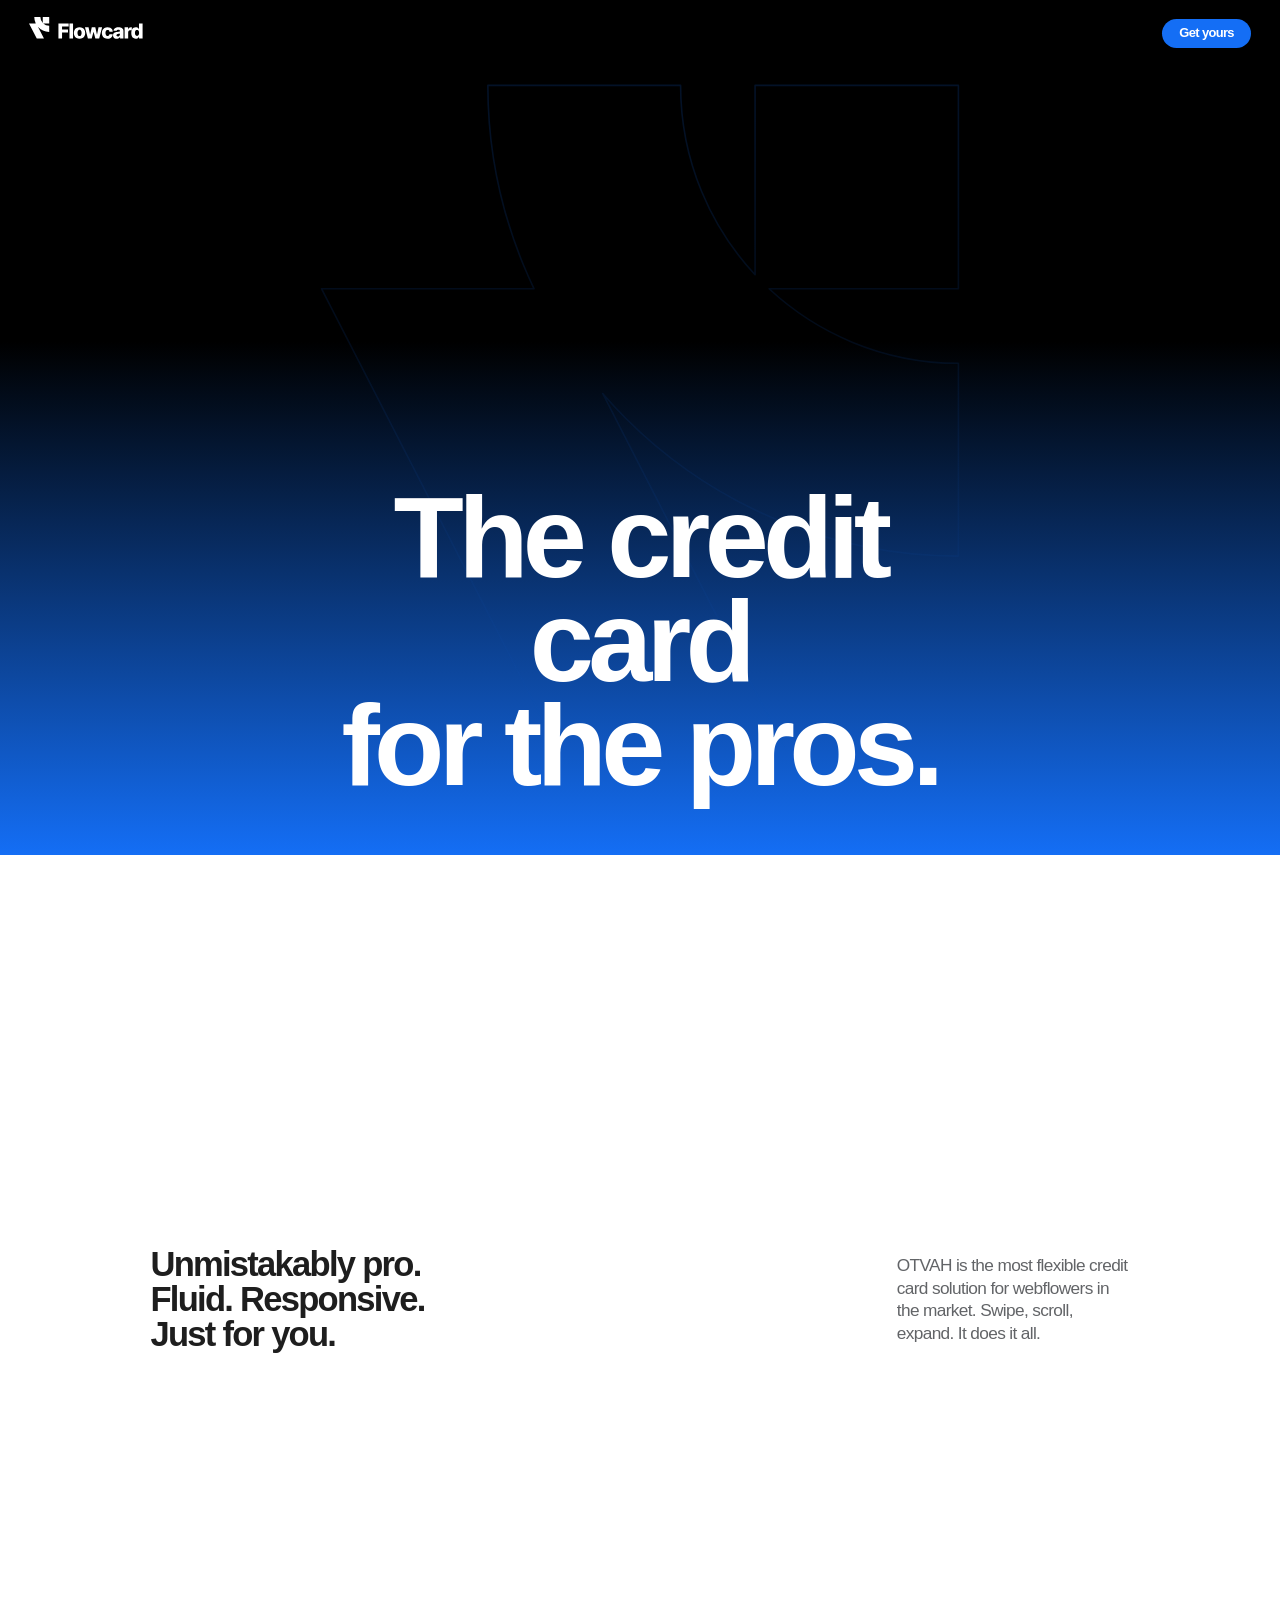
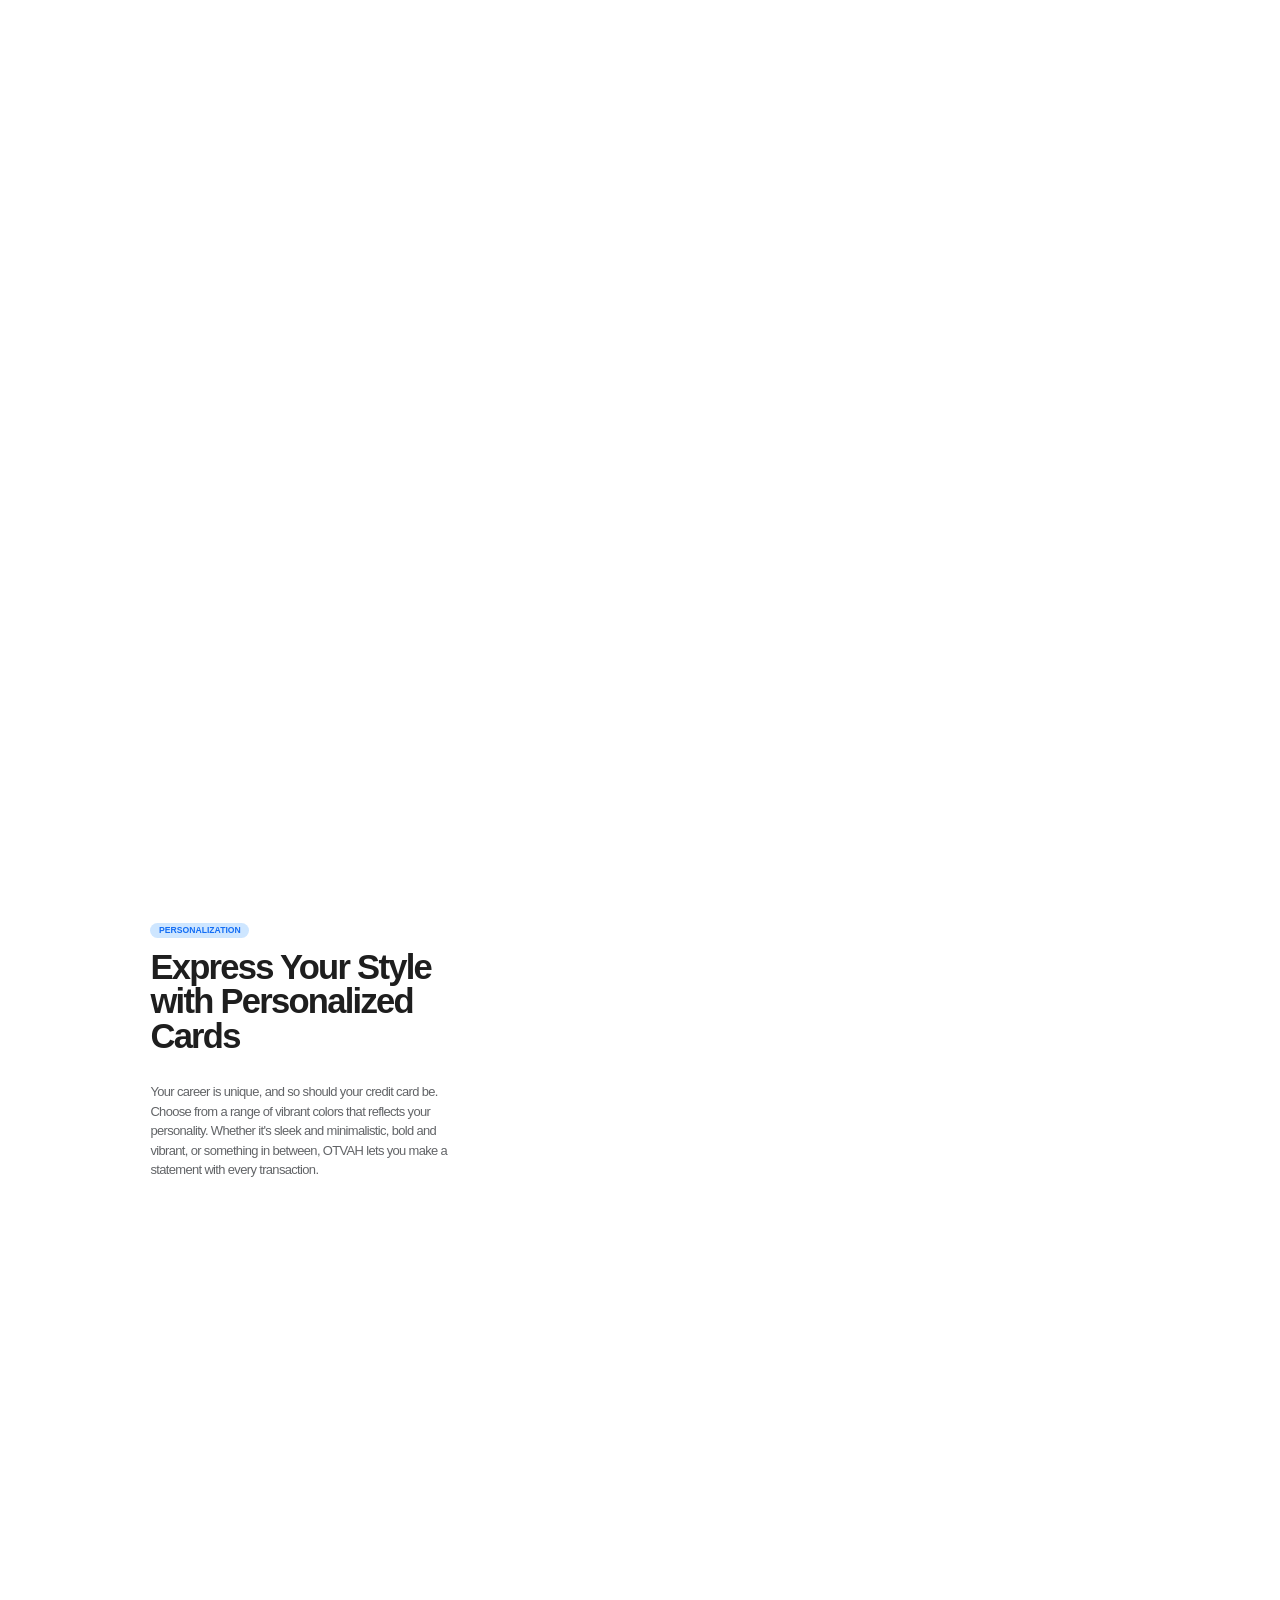
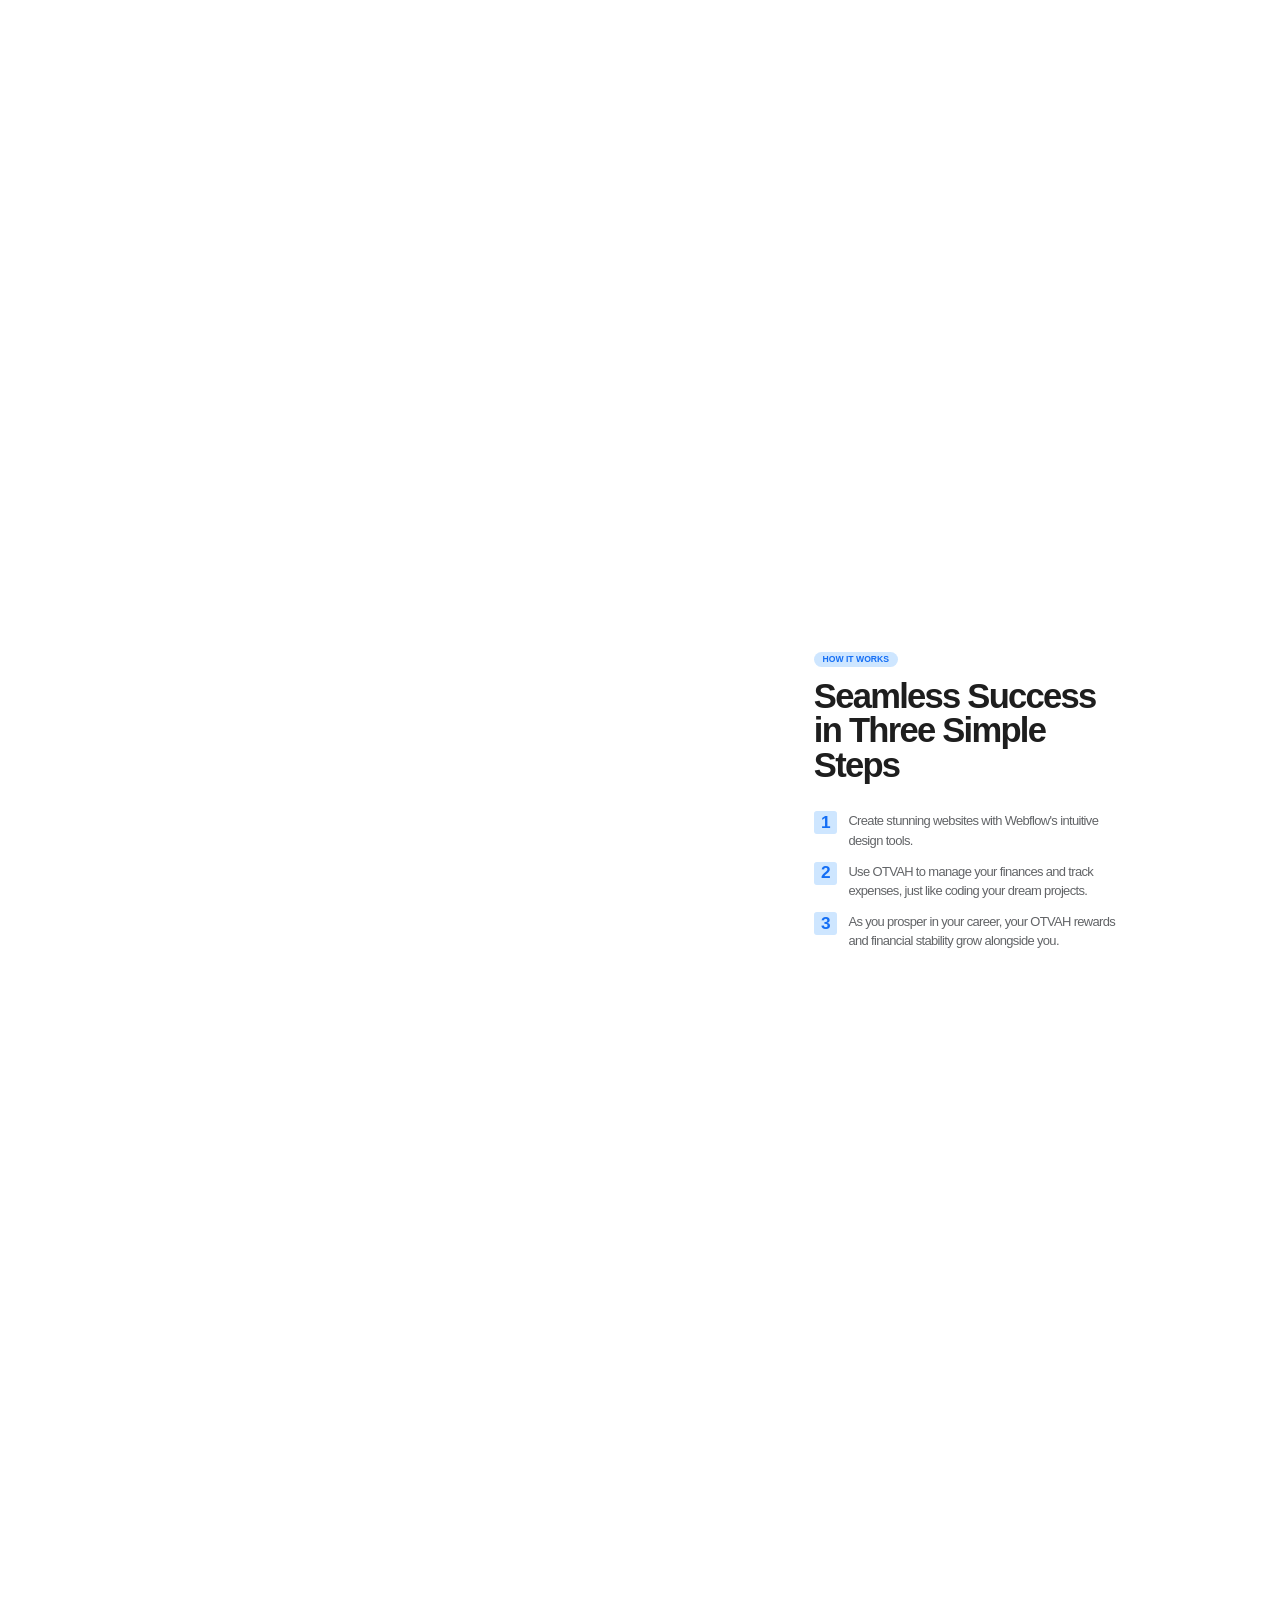
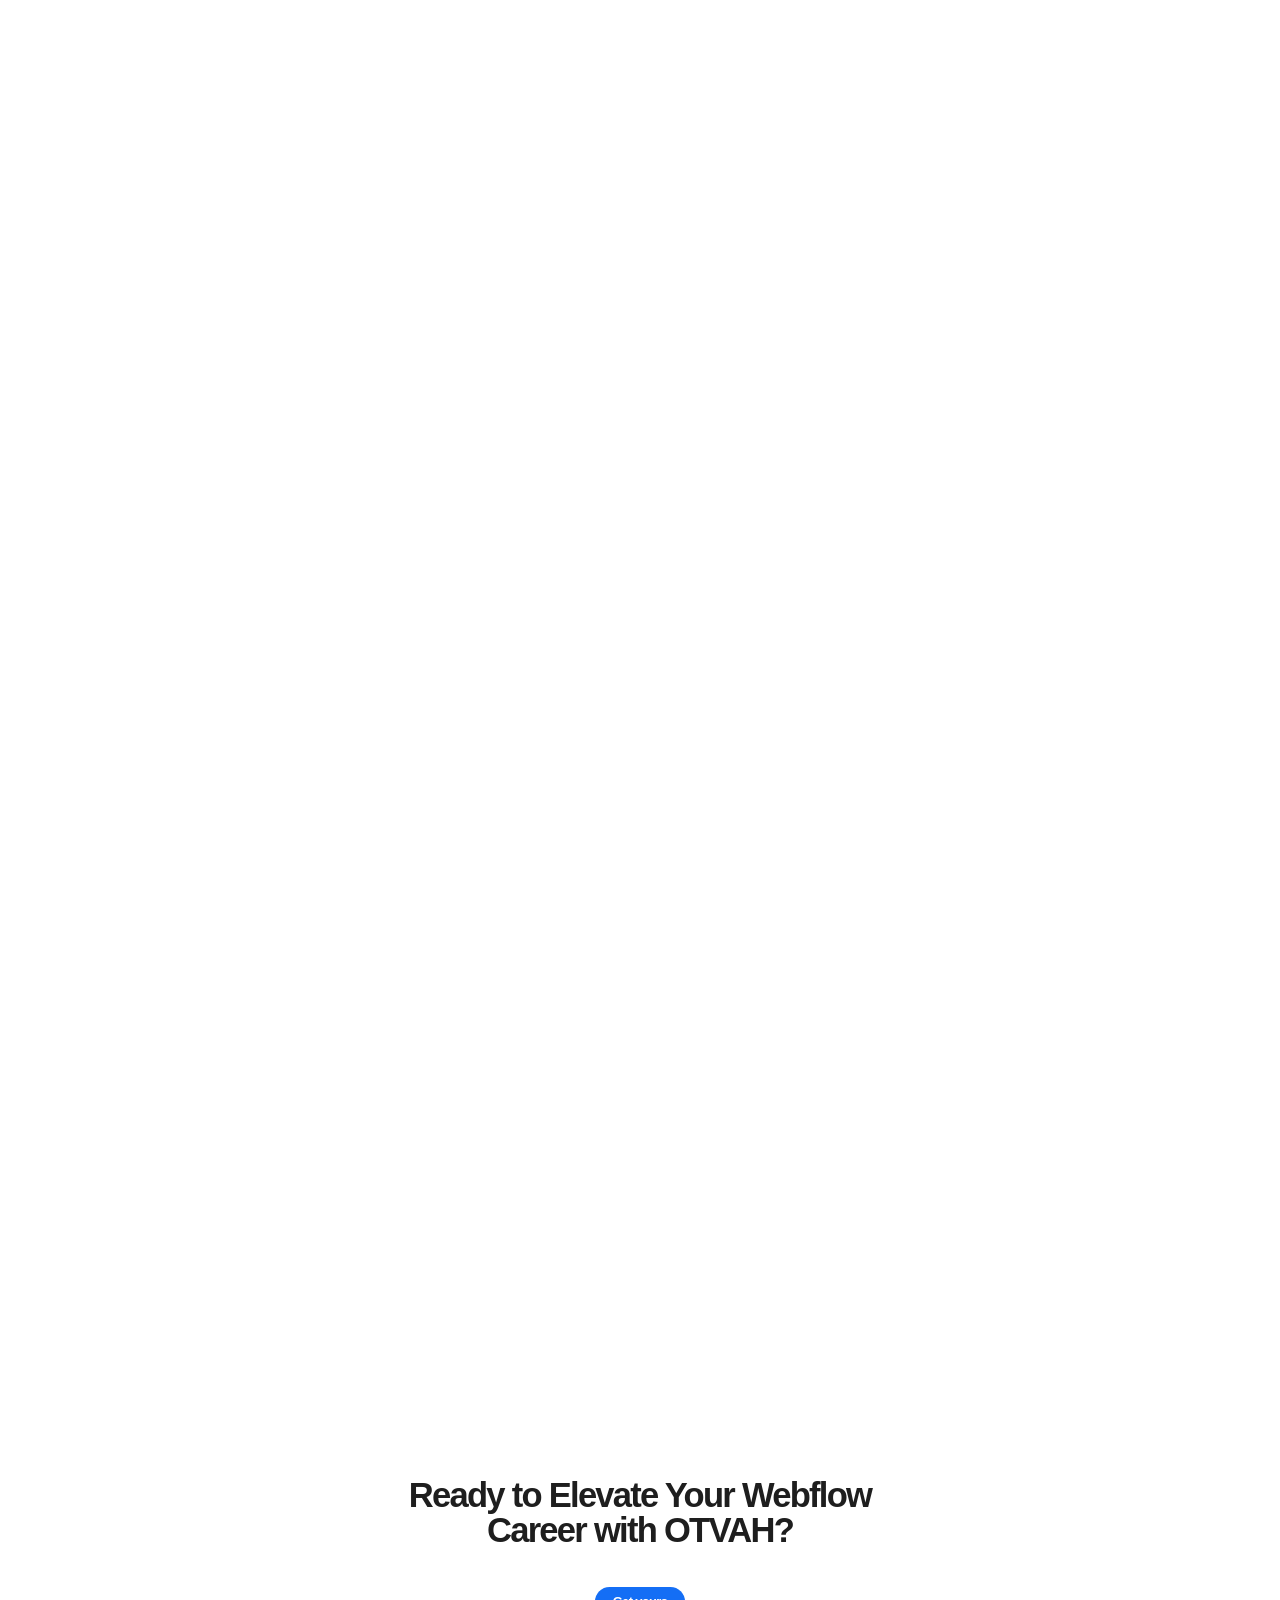
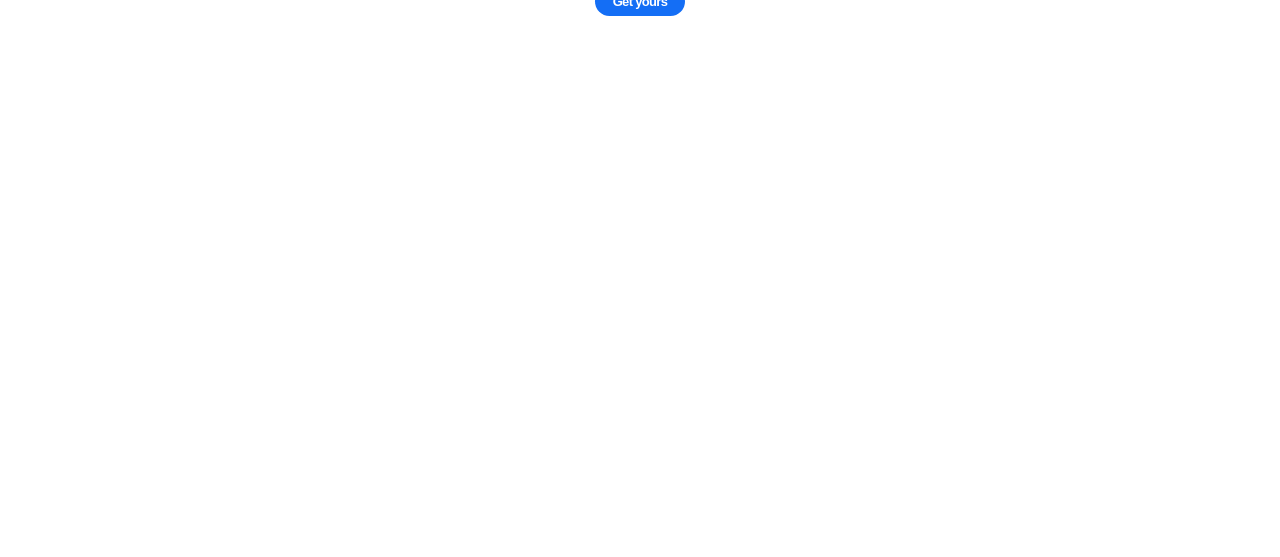
==== commit f348a296: "Refactor HTML structure and improve comments" ====
--- a/index.html
+++ b/index.html
@@ -1,5 +1,5 @@
 <!DOCTYPE html>
-<html data-wf-page="6af5f346e0e77a82b5f9c8e5" data-wf-site="6af5f344e0e77a82b5f9c884" data-wf-status="1" lang="en">
+<html data-wf-page="6af5f346e0e77a82b5f9c8e5" data-wf-site="6af5f344e0e77a82b5f9c884" lang="en">
 <head>
   <meta charset="utf-8" />
   <title>FLAME's Dapper Site</title>
@@ -13,11 +13,21 @@
     !function(o,c){var n=c.documentElement,t=" w-mod-";n.className+=t+"js",("ontouchstart"in o||o.DocumentTouch&&c instanceof DocumentTouch)&&(n.className+=t+"touch")}(window,document);
   </script>
 
-  <!-- Local Favicons (if present in your folder) -->
+  <!-- Local Favicons -->
   <link href="6af5f346e0e77a82b5f9c8ef_favicon.svg" rel="shortcut icon" type="image/x-icon" />
   <link href="6af5f346e0e77a82b5f9c8f0_webclip.svg" rel="apple-touch-icon" />
 
   <style>
+    /* Hides the Made in Webflow button */
+    .w-webflow-badge {
+      display: none !important;
+      visibility: hidden !important;
+      opacity: 0 !important;
+      width: 0 !important;
+      height: 0 !important;
+      pointer-events: none !important;
+    }
+
     html.lenis {
       height: auto;
     }
@@ -34,7 +44,18 @@
       pointer-events: none;
     }
   </style>
+
+  <script>
+    // Automatically deletes the Webflow badge if the JS tries to add it back
+    window.addEventListener("DOMContentLoaded", () => {
+      setInterval(() => {
+        const badge = document.querySelector(".w-webflow-badge");
+        if (badge) badge.remove();
+      }, 100);
+    });
+  </script>
 </head>
+
 <body>
   <div class="w-embed">
     <style>
@@ -265,4 +286,4 @@
     });
   </script>
 </body>
-</html>+</html>
